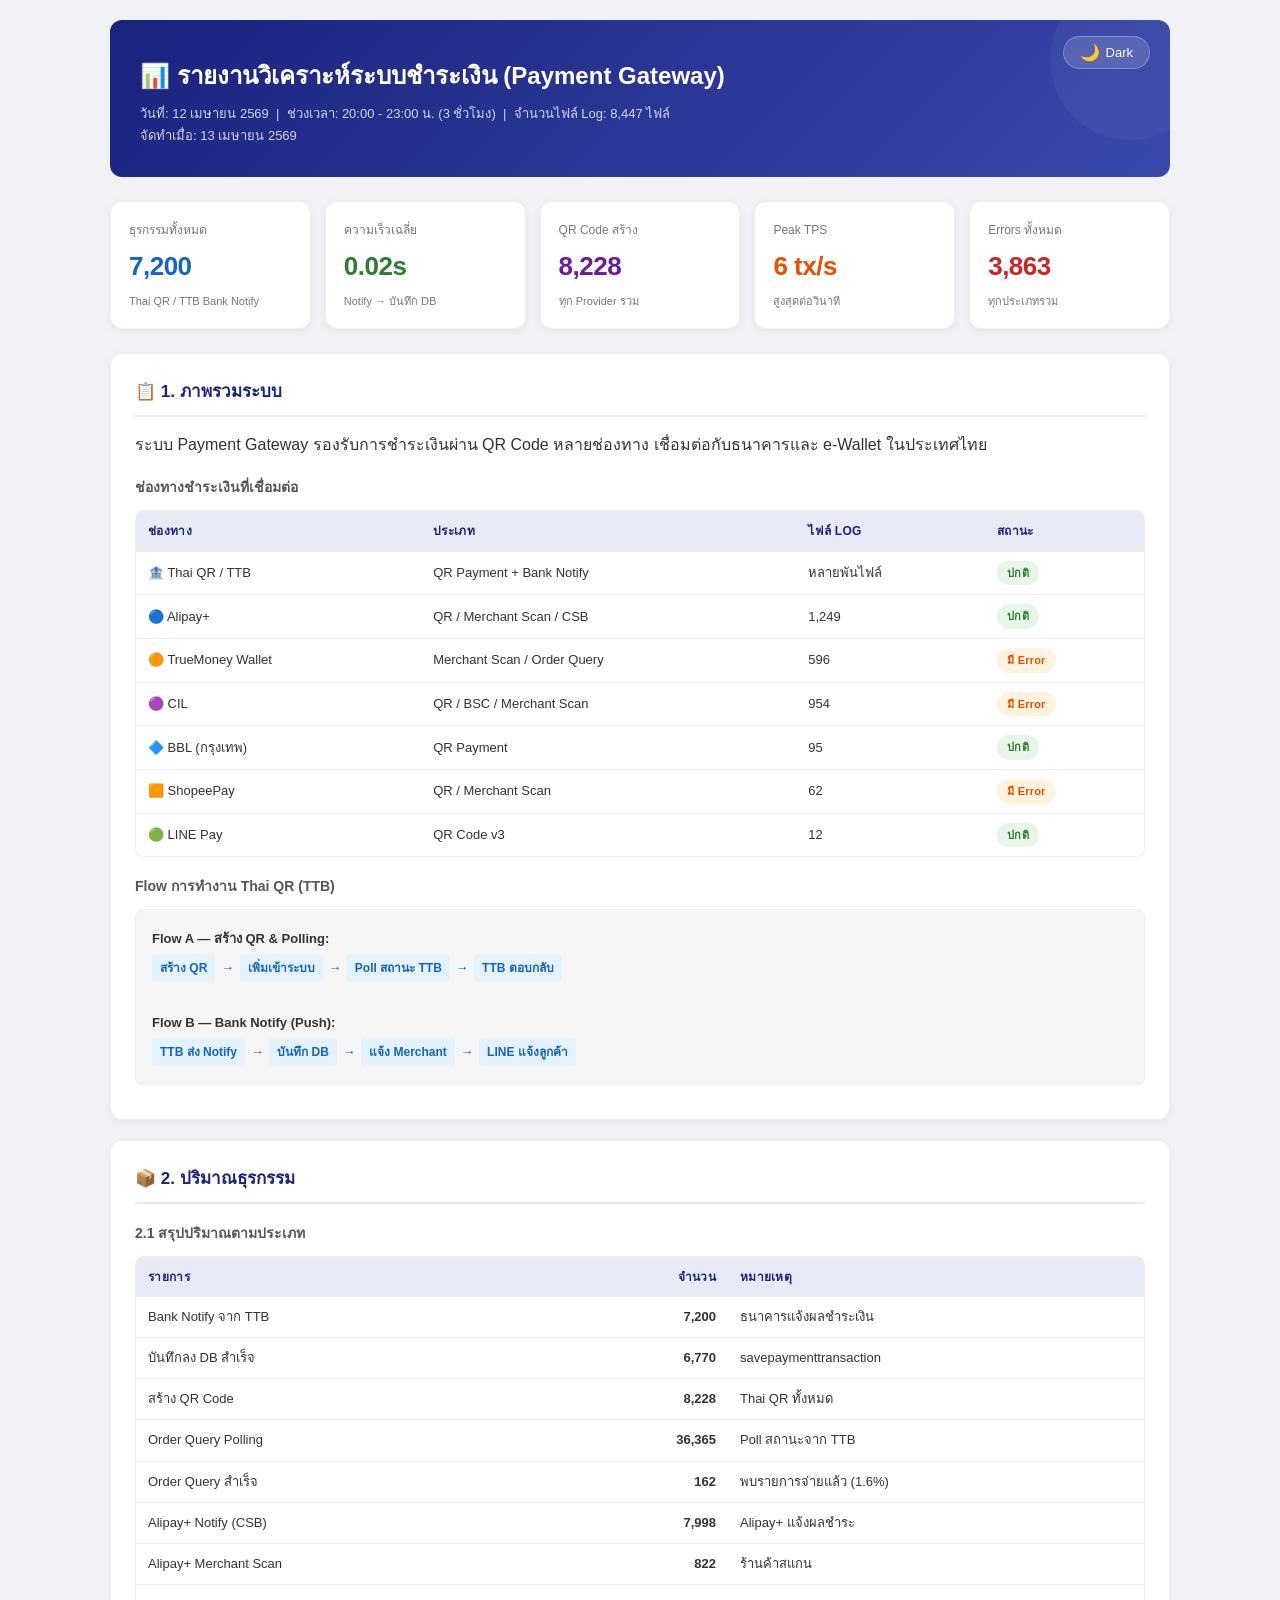
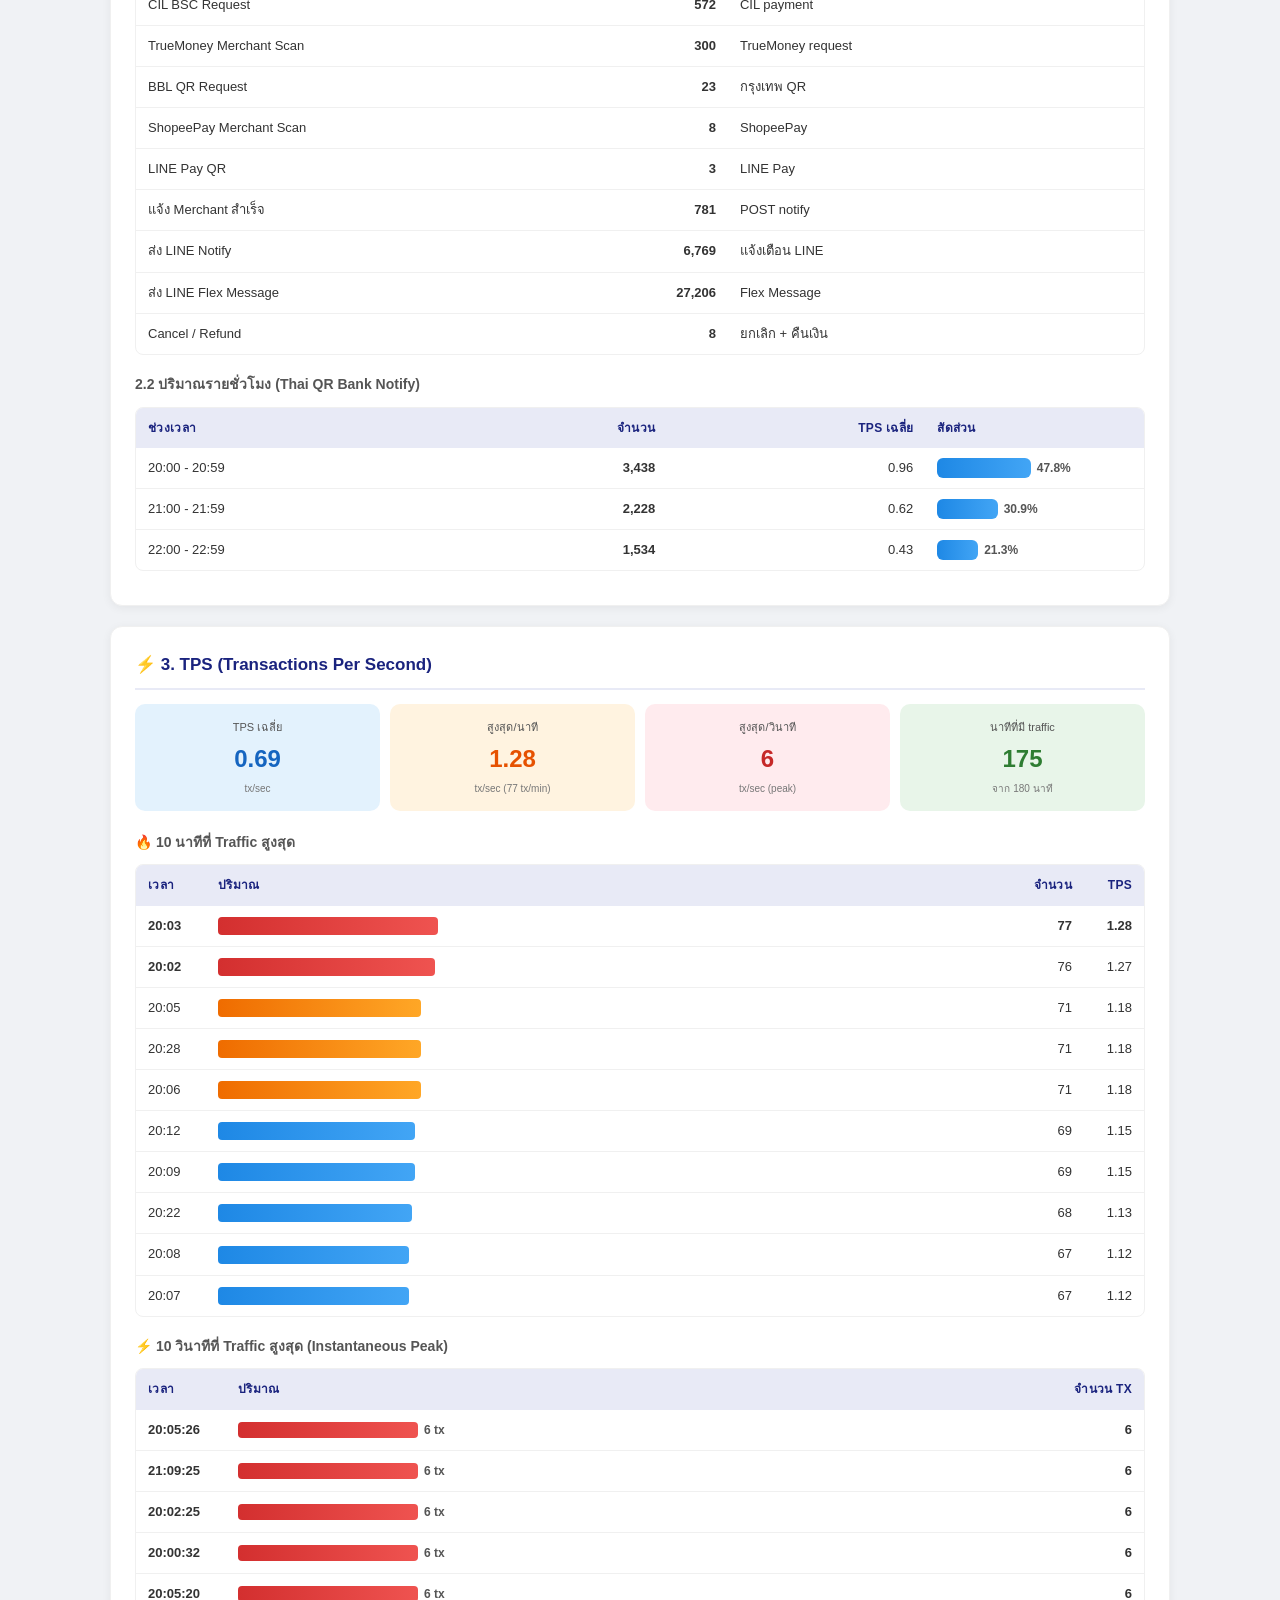
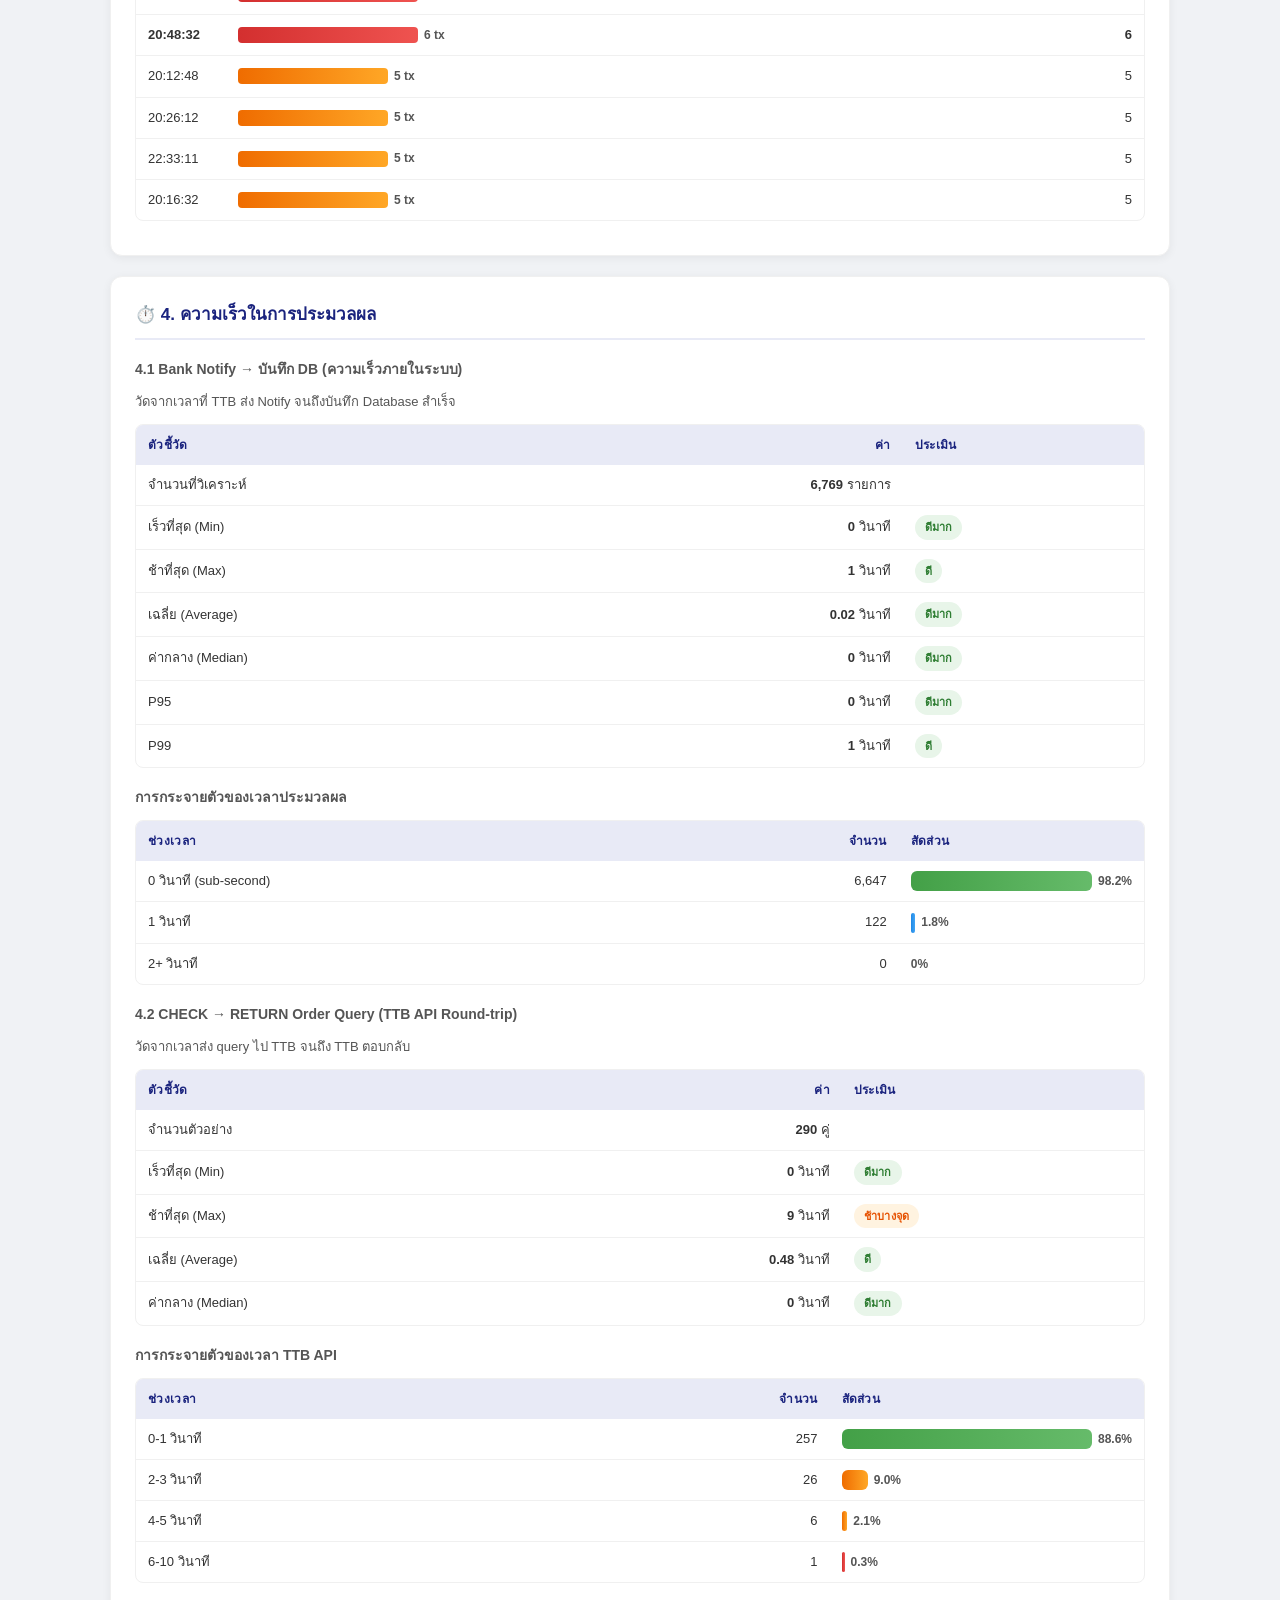
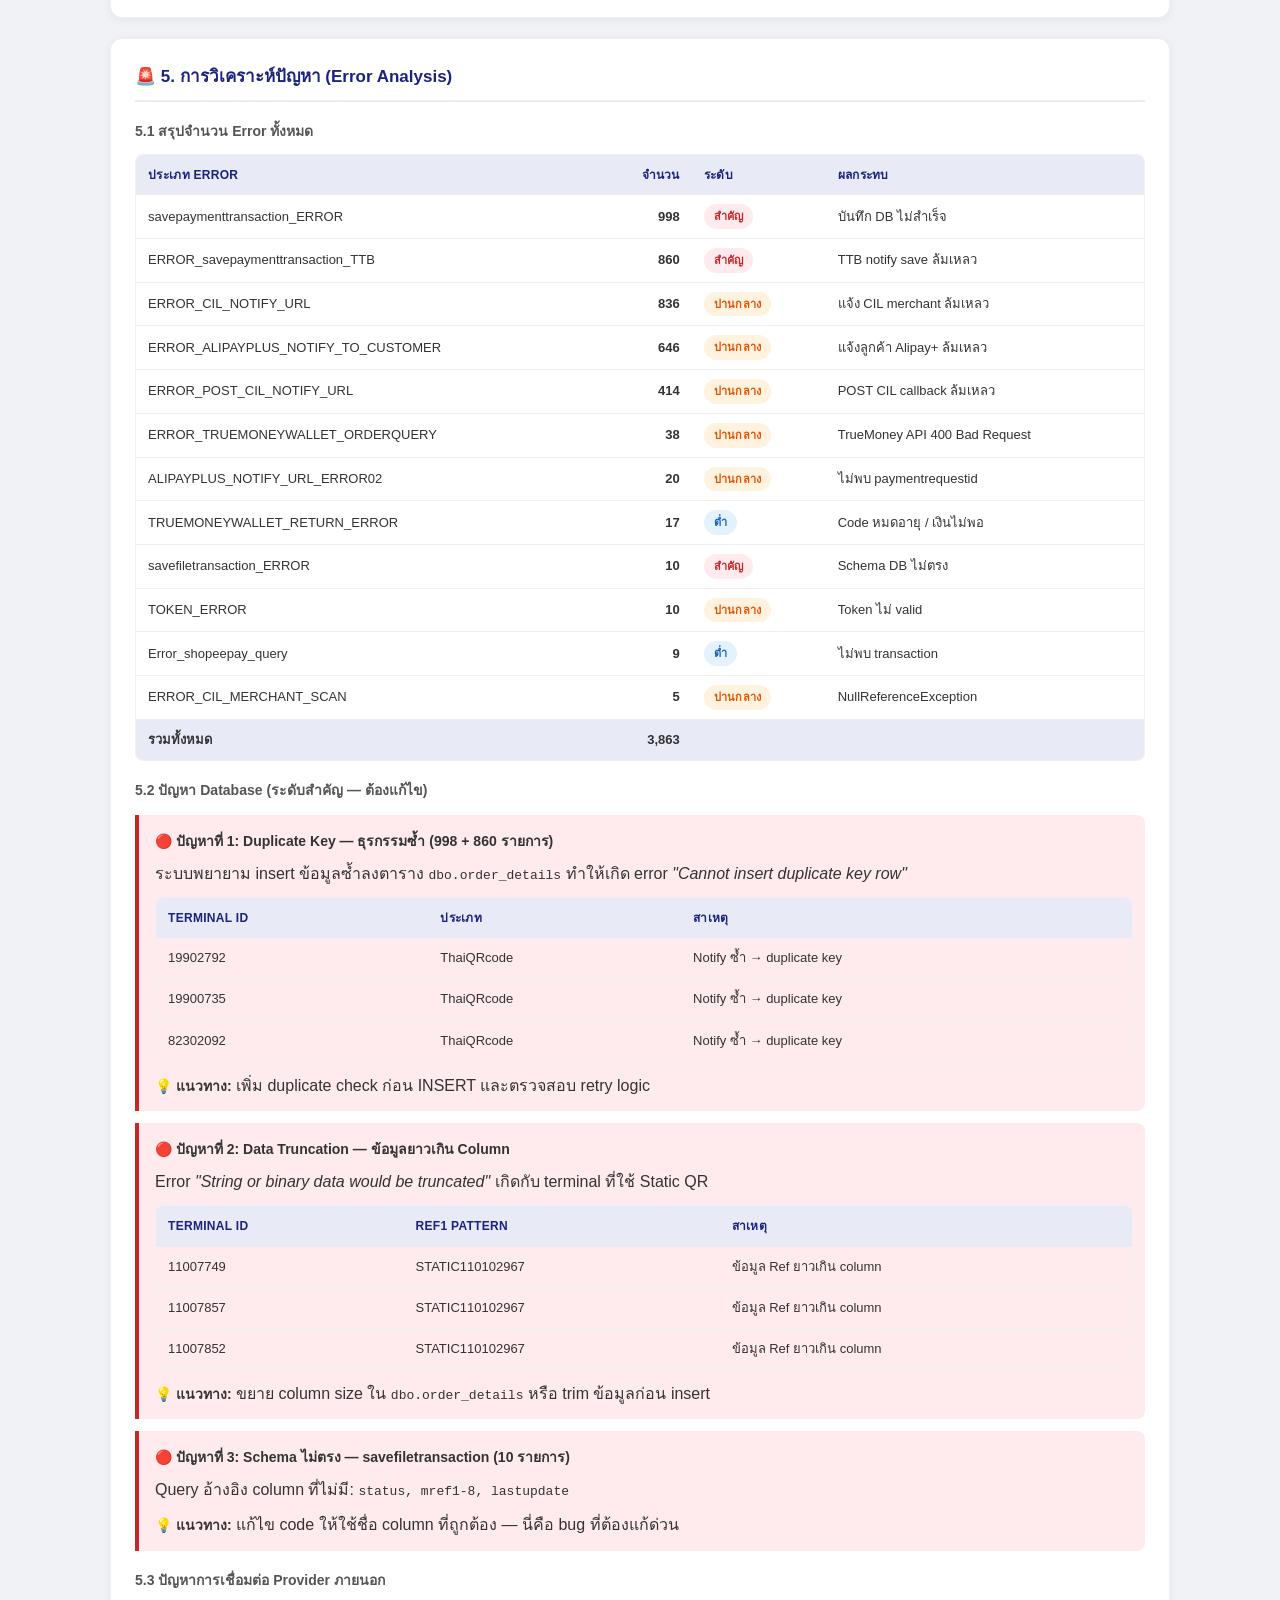
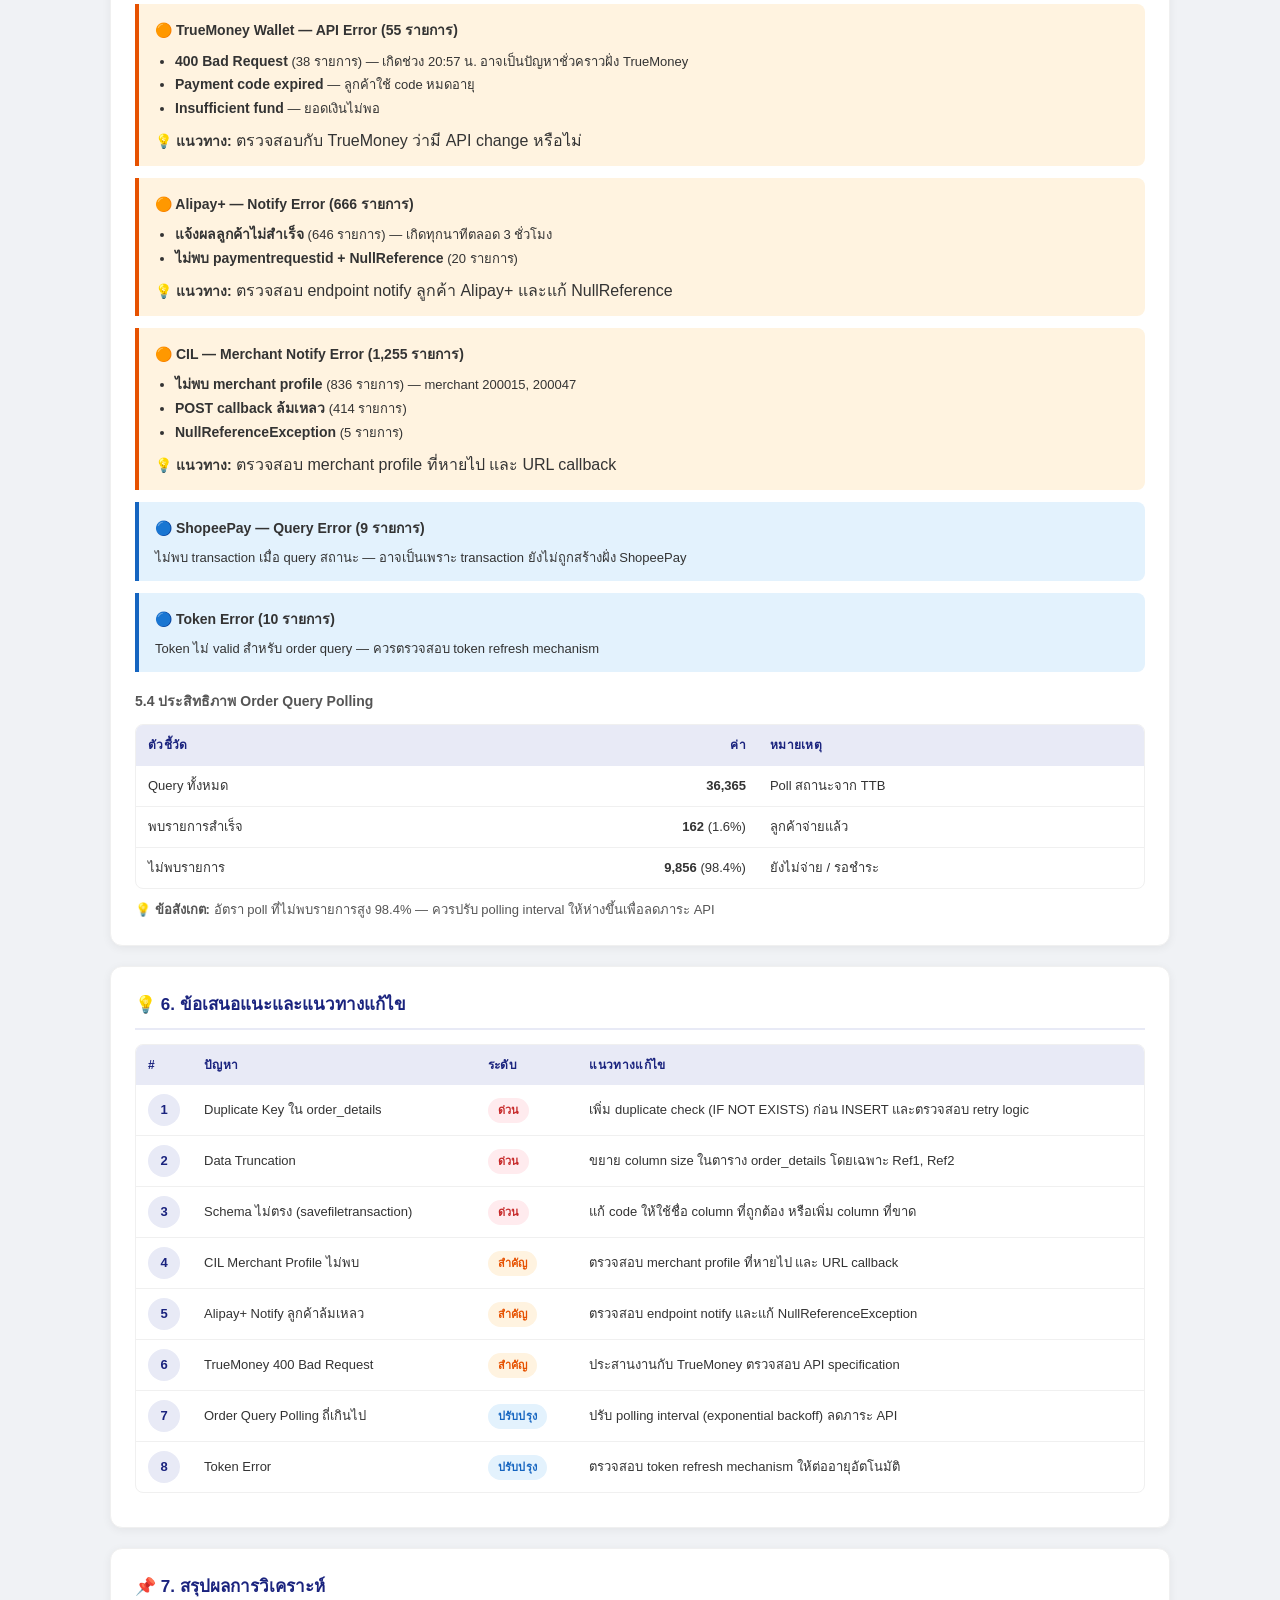
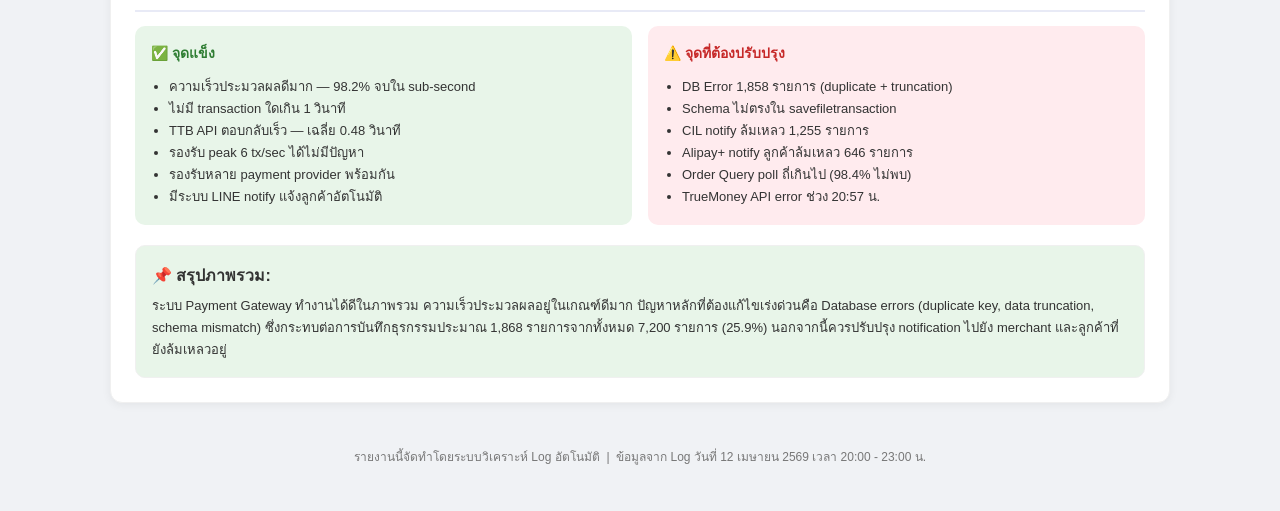
==== Payment_System_Report_20260412.html @ 3e589773 "Add files via upload" ====
﻿<!DOCTYPE html>
<html lang="th" data-theme="light">
<head>
<meta charset="UTF-8">
<meta name="viewport" content="width=device-width, initial-scale=1.0">
<title>รายงานวิเคราะห์ระบบชำระเงิน - 12 เม.ย. 2569</title>
<style>
:root {
  --bg: #f0f2f5; --bg2: #fff; --text: #333; --text2: #555; --text3: #777;
  --primary: #1a237e; --primary2: #283593; --primary-light: #e8eaf6;
  --border: #e8eaf6; --border2: #f0f0f0; --hover: #f5f5f5;
  --shadow: rgba(0,0,0,0.06); --shadow2: rgba(0,0,0,0.10);
  --green: #2e7d32; --green-bg: #e8f5e9; --blue: #1565c0; --blue-bg: #e3f2fd;
  --orange: #e65100; --orange-bg: #fff3e0; --red: #c62828; --red-bg: #ffebee;
  --purple: #6a1b9a; --card-radius: 12px; --section-radius: 12px;
  --header-grad1: #1a237e; --header-grad2: #3949ab;
  --flow-bg: #f5f5f5; --summary-bg: #e8f5e9;
}
[data-theme="dark"] {
  --bg: #121212; --bg2: #1e1e1e; --text: #e0e0e0; --text2: #bbb; --text3: #888;
  --primary: #90caf9; --primary2: #64b5f6; --primary-light: #1e2a4a;
  --border: #333; --border2: #2a2a2a; --hover: #2a2a2a;
  --shadow: rgba(0,0,0,0.3); --shadow2: rgba(0,0,0,0.5);
  --green: #66bb6a; --green-bg: #1b3a1b; --blue: #64b5f6; --blue-bg: #1a2a3a;
  --orange: #ffa726; --orange-bg: #3a2a1a; --red: #ef5350; --red-bg: #3a1a1a;
  --purple: #ce93d8; --header-grad1: #0d1b3e; --header-grad2: #1a2a5e;
  --flow-bg: #252525; --summary-bg: #1b2e1b;
}
* { margin:0; padding:0; box-sizing:border-box; }
body { font-family:-apple-system,BlinkMacSystemFont,'Segoe UI',Tahoma,sans-serif; background:var(--bg); color:var(--text); line-height:1.7; -webkit-text-size-adjust:100%; transition:background .3s,color .3s; }
.container { max-width:1100px; margin:0 auto; padding:20px; }

/* Header */
.header { background:linear-gradient(135deg,var(--header-grad1),var(--header-grad2)); color:#fff; padding:36px 30px 30px; border-radius:var(--card-radius); margin-bottom:24px; position:relative; overflow:hidden; }
.header::after { content:''; position:absolute; top:-40px; right:-40px; width:160px; height:160px; background:rgba(255,255,255,0.04); border-radius:50%; }
.header h1 { font-size:24px; margin-bottom:6px; position:relative; z-index:1; }
.header p { opacity:0.8; font-size:13px; position:relative; z-index:1; }

/* Dark mode toggle */
.theme-toggle { position:absolute; top:16px; right:20px; z-index:10; background:rgba(255,255,255,0.15); border:1px solid rgba(255,255,255,0.25); color:#fff; border-radius:24px; padding:6px 16px; font-size:13px; cursor:pointer; display:flex; align-items:center; gap:6px; transition:all .2s; backdrop-filter:blur(4px); }
.theme-toggle:hover { background:rgba(255,255,255,0.25); }
.theme-toggle .icon { font-size:16px; transition:transform .3s; }
.theme-toggle:active .icon { transform:rotate(30deg); }

/* Cards */
.summary-cards { display:grid; grid-template-columns:repeat(5,1fr); gap:14px; margin-bottom:24px; }
.card { background:var(--bg2); border-radius:var(--card-radius); padding:18px; box-shadow:0 2px 10px var(--shadow); transition:transform .2s,box-shadow .2s,background .3s; border:1px solid var(--border2); }
.card:hover { transform:translateY(-2px); box-shadow:0 6px 20px var(--shadow2); }
.card .label { font-size:12px; color:var(--text3); margin-bottom:4px; font-weight:500; }
.card .value { font-size:26px; font-weight:800; letter-spacing:-0.5px; }
.card .sub { font-size:11px; color:var(--text3); margin-top:3px; }
.card.green .value { color:var(--green); }
.card.blue .value { color:var(--blue); }
.card.orange .value { color:var(--orange); }
.card.red .value { color:var(--red); }
.card.purple .value { color:var(--purple); }

/* Sections */
.section { background:var(--bg2); border-radius:var(--section-radius); padding:24px; margin-bottom:20px; box-shadow:0 2px 10px var(--shadow); transition:background .3s; border:1px solid var(--border2); }
.section h2 { font-size:17px; color:var(--primary); margin-bottom:14px; padding-bottom:8px; border-bottom:2px solid var(--border); display:flex; align-items:center; gap:8px; }
.section h3 { font-size:14px; color:var(--text2); margin:18px 0 10px; font-weight:600; }

/* Tables */
.table-wrap { width:100%; overflow-x:auto; -webkit-overflow-scrolling:touch; margin:10px 0; border-radius:8px; border:1px solid var(--border2); }
table { width:100%; border-collapse:collapse; font-size:13px; min-width:460px; }
th { background:var(--primary-light); color:var(--primary); padding:10px 12px; text-align:left; font-weight:600; white-space:nowrap; font-size:12px; text-transform:uppercase; letter-spacing:0.3px; }
td { padding:9px 12px; border-bottom:1px solid var(--border2); transition:background .15s; }
tr:hover td { background:var(--hover); }
tr:last-child td { border-bottom:none; }

/* Badges */
.badge { display:inline-block; padding:3px 10px; border-radius:20px; font-size:11px; font-weight:700; white-space:nowrap; letter-spacing:0.2px; }
.badge-ok { background:var(--green-bg); color:var(--green); }
.badge-warn { background:var(--orange-bg); color:var(--orange); }
.badge-err { background:var(--red-bg); color:var(--red); }
.badge-info { background:var(--blue-bg); color:var(--blue); }

/* Bars */
.bar-container { display:flex; align-items:center; gap:6px; }
.bar { height:20px; border-radius:6px; min-width:3px; transition:width .5s ease; }
.bar-green { background:linear-gradient(90deg,#43a047,#66bb6a); }
.bar-blue { background:linear-gradient(90deg,#1e88e5,#42a5f5); }
.bar-orange { background:linear-gradient(90deg,#ef6c00,#ffa726); }
.bar-red { background:linear-gradient(90deg,#d32f2f,#ef5350); }
.bar-pct { font-size:12px; font-weight:600; color:var(--text2); white-space:nowrap; }

/* Flow box */
.flow-box { background:var(--flow-bg); border-radius:8px; padding:16px; margin:10px 0; font-size:13px; line-height:2; word-break:break-word; border:1px solid var(--border2); transition:background .3s; }
.flow-box .arrow { color:var(--blue); font-weight:bold; margin:0 2px; }
.flow-box .step { display:inline-block; background:var(--blue-bg); color:var(--blue); padding:2px 8px; border-radius:4px; font-size:12px; font-weight:600; margin:2px 0; }

/* Severity */
.severity-critical { border-left:4px solid var(--red); padding:12px 12px 12px 16px; margin:12px 0; background:var(--red-bg); border-radius:0 8px 8px 0; transition:background .3s; }
.severity-warning { border-left:4px solid var(--orange); padding:12px 12px 12px 16px; margin:12px 0; background:var(--orange-bg); border-radius:0 8px 8px 0; transition:background .3s; }
.severity-info { border-left:4px solid var(--blue); padding:12px 12px 12px 16px; margin:12px 0; background:var(--blue-bg); border-radius:0 8px 8px 0; transition:background .3s; }
.severity-critical strong, .severity-warning strong, .severity-info strong { font-size:14px; }

/* Layout */
.two-col { display:grid; grid-template-columns:1fr 1fr; gap:16px; }
.footer { text-align:center; color:var(--text3); font-size:12px; padding:24px 20px; }
.footer a { color:var(--primary); text-decoration:none; }

/* Stat highlight */
.stat-row { display:flex; justify-content:space-between; padding:8px 0; border-bottom:1px solid var(--border2); }
.stat-row:last-child { border-bottom:none; }
.stat-label { color:var(--text2); font-size:13px; }
.stat-value { font-weight:700; font-size:14px; }

/* Recommendation table */
.rec-num { width:32px; height:32px; border-radius:50%; background:var(--primary-light); color:var(--primary); display:flex; align-items:center; justify-content:center; font-weight:700; font-size:13px; flex-shrink:0; }

/* Mobile <=480 */
@media(max-width:480px){
  .container{padding:10px;}
  .header{padding:20px 16px 18px;border-radius:10px;margin-bottom:16px;}
  .header h1{font-size:16px;}
  .header p{font-size:11px;}
  .theme-toggle{top:12px;right:12px;padding:5px 12px;font-size:12px;}
  .summary-cards{grid-template-columns:repeat(2,1fr);gap:8px;margin-bottom:16px;}
  .card{padding:12px;}
  .card .value{font-size:20px;}
  .card .label{font-size:10px;}
  .card .sub{font-size:9px;}
  .section{padding:14px 12px;margin-bottom:14px;border-radius:10px;}
  .section h2{font-size:15px;margin-bottom:10px;}
  .section h3{font-size:13px;}
  table{font-size:12px;min-width:380px;}
  th{padding:8px;font-size:11px;}
  td{padding:7px 8px;}
  .flow-box{font-size:12px;padding:12px;}
  .two-col{grid-template-columns:1fr;gap:10px;}
  .bar{max-width:100px;}
  .severity-critical,.severity-warning,.severity-info{padding:10px 10px 10px 12px;margin:8px 0;}
  .tps-grid{grid-template-columns:repeat(2,1fr) !important;gap:8px !important;}
  .tps-card{padding:10px !important;}
  .tps-card .tps-val{font-size:20px !important;}
}
/* Tablet 481-768 */
@media(min-width:481px)and(max-width:768px){
  .container{padding:14px;}
  .header{padding:28px 20px;}
  .header h1{font-size:20px;}
  .summary-cards{grid-template-columns:repeat(3,1fr);gap:10px;}
  .card .value{font-size:22px;}
  .section{padding:20px 16px;}
  .two-col{grid-template-columns:1fr;}
  .bar{max-width:140px;}
}
</style>
</head>
<body>
<div class="container">

<div class="header">
  <button class="theme-toggle" onclick="toggleTheme()">
    <span class="icon" id="themeIcon">🌙</span>
    <span id="themeLabel">Dark</span>
  </button>
  <h1>📊 รายงานวิเคราะห์ระบบชำระเงิน (Payment Gateway)</h1>
  <p>วันที่: 12 เมษายน 2569 &nbsp;|&nbsp; ช่วงเวลา: 20:00 - 23:00 น. (3 ชั่วโมง) &nbsp;|&nbsp; จำนวนไฟล์ Log: 8,447 ไฟล์</p>
  <p>จัดทำเมื่อ: 13 เมษายน 2569</p>
</div>

<div class="summary-cards">
  <div class="card blue">
    <div class="label">ธุรกรรมทั้งหมด</div>
    <div class="value">7,200</div>
    <div class="sub">Thai QR / TTB Bank Notify</div>
  </div>
  <div class="card green">
    <div class="label">ความเร็วเฉลี่ย</div>
    <div class="value">0.02s</div>
    <div class="sub">Notify → บันทึก DB</div>
  </div>
  <div class="card purple">
    <div class="label">QR Code สร้าง</div>
    <div class="value">8,228</div>
    <div class="sub">ทุก Provider รวม</div>
  </div>
  <div class="card orange">
    <div class="label">Peak TPS</div>
    <div class="value">6 tx/s</div>
    <div class="sub">สูงสุดต่อวินาที</div>
  </div>
  <div class="card red">
    <div class="label">Errors ทั้งหมด</div>
    <div class="value">3,863</div>
    <div class="sub">ทุกประเภทรวม</div>
  </div>
</div>

<!-- ==================== SECTION 1 ==================== -->
<div class="section">
  <h2>📋 1. ภาพรวมระบบ</h2>
  <p style="margin-bottom:12px;">ระบบ Payment Gateway รองรับการชำระเงินผ่าน QR Code หลายช่องทาง เชื่อมต่อกับธนาคารและ e-Wallet ในประเทศไทย</p>

  <h3>ช่องทางชำระเงินที่เชื่อมต่อ</h3>
  <div class="table-wrap">
  <table>
    <tr><th>ช่องทาง</th><th>ประเภท</th><th>ไฟล์ Log</th><th>สถานะ</th></tr>
    <tr><td>🏦 Thai QR / TTB</td><td>QR Payment + Bank Notify</td><td>หลายพันไฟล์</td><td><span class="badge badge-ok">ปกติ</span></td></tr>
    <tr><td>🔵 Alipay+</td><td>QR / Merchant Scan / CSB</td><td>1,249</td><td><span class="badge badge-ok">ปกติ</span></td></tr>
    <tr><td>🟠 TrueMoney Wallet</td><td>Merchant Scan / Order Query</td><td>596</td><td><span class="badge badge-warn">มี Error</span></td></tr>
    <tr><td>🟣 CIL</td><td>QR / BSC / Merchant Scan</td><td>954</td><td><span class="badge badge-warn">มี Error</span></td></tr>
    <tr><td>🔷 BBL (กรุงเทพ)</td><td>QR Payment</td><td>95</td><td><span class="badge badge-ok">ปกติ</span></td></tr>
    <tr><td>🟧 ShopeePay</td><td>QR / Merchant Scan</td><td>62</td><td><span class="badge badge-warn">มี Error</span></td></tr>
    <tr><td>🟢 LINE Pay</td><td>QR Code v3</td><td>12</td><td><span class="badge badge-ok">ปกติ</span></td></tr>
  </table>
  </div>

  <h3>Flow การทำงาน Thai QR (TTB)</h3>
  <div class="flow-box">
    <strong>Flow A — สร้าง QR &amp; Polling:</strong><br>
    <span class="step">สร้าง QR</span> <span class="arrow">→</span>
    <span class="step">เพิ่มเข้าระบบ</span> <span class="arrow">→</span>
    <span class="step">Poll สถานะ TTB</span> <span class="arrow">→</span>
    <span class="step">TTB ตอบกลับ</span><br><br>
    <strong>Flow B — Bank Notify (Push):</strong><br>
    <span class="step">TTB ส่ง Notify</span> <span class="arrow">→</span>
    <span class="step">บันทึก DB</span> <span class="arrow">→</span>
    <span class="step">แจ้ง Merchant</span> <span class="arrow">→</span>
    <span class="step">LINE แจ้งลูกค้า</span>
  </div>
</div>

<!-- ==================== SECTION 2 ==================== -->
<div class="section">
  <h2>📦 2. ปริมาณธุรกรรม</h2>

  <h3>2.1 สรุปปริมาณตามประเภท</h3>
  <div class="table-wrap">
  <table>
    <tr><th>รายการ</th><th style="text-align:right">จำนวน</th><th>หมายเหตุ</th></tr>
    <tr><td>Bank Notify จาก TTB</td><td style="text-align:right"><strong>7,200</strong></td><td>ธนาคารแจ้งผลชำระเงิน</td></tr>
    <tr><td>บันทึกลง DB สำเร็จ</td><td style="text-align:right"><strong>6,770</strong></td><td>savepaymenttransaction</td></tr>
    <tr><td>สร้าง QR Code</td><td style="text-align:right"><strong>8,228</strong></td><td>Thai QR ทั้งหมด</td></tr>
    <tr><td>Order Query Polling</td><td style="text-align:right"><strong>36,365</strong></td><td>Poll สถานะจาก TTB</td></tr>
    <tr><td>Order Query สำเร็จ</td><td style="text-align:right"><strong>162</strong></td><td>พบรายการจ่ายแล้ว (1.6%)</td></tr>
    <tr><td>Alipay+ Notify (CSB)</td><td style="text-align:right"><strong>7,998</strong></td><td>Alipay+ แจ้งผลชำระ</td></tr>
    <tr><td>Alipay+ Merchant Scan</td><td style="text-align:right"><strong>822</strong></td><td>ร้านค้าสแกน</td></tr>
    <tr><td>CIL BSC Request</td><td style="text-align:right"><strong>572</strong></td><td>CIL payment</td></tr>
    <tr><td>TrueMoney Merchant Scan</td><td style="text-align:right"><strong>300</strong></td><td>TrueMoney request</td></tr>
    <tr><td>BBL QR Request</td><td style="text-align:right"><strong>23</strong></td><td>กรุงเทพ QR</td></tr>
    <tr><td>ShopeePay Merchant Scan</td><td style="text-align:right"><strong>8</strong></td><td>ShopeePay</td></tr>
    <tr><td>LINE Pay QR</td><td style="text-align:right"><strong>3</strong></td><td>LINE Pay</td></tr>
    <tr><td>แจ้ง Merchant สำเร็จ</td><td style="text-align:right"><strong>781</strong></td><td>POST notify</td></tr>
    <tr><td>ส่ง LINE Notify</td><td style="text-align:right"><strong>6,769</strong></td><td>แจ้งเตือน LINE</td></tr>
    <tr><td>ส่ง LINE Flex Message</td><td style="text-align:right"><strong>27,206</strong></td><td>Flex Message</td></tr>
    <tr><td>Cancel / Refund</td><td style="text-align:right"><strong>8</strong></td><td>ยกเลิก + คืนเงิน</td></tr>
  </table>
  </div>

  <h3>2.2 ปริมาณรายชั่วโมง (Thai QR Bank Notify)</h3>
  <div class="table-wrap">
  <table>
    <tr><th>ช่วงเวลา</th><th style="text-align:right">จำนวน</th><th style="text-align:right">TPS เฉลี่ย</th><th>สัดส่วน</th></tr>
    <tr><td>20:00 - 20:59</td><td style="text-align:right"><strong>3,438</strong></td><td style="text-align:right">0.96</td><td><div class="bar-container"><div class="bar bar-blue" style="width:48%"></div><span class="bar-pct">47.8%</span></div></td></tr>
    <tr><td>21:00 - 21:59</td><td style="text-align:right"><strong>2,228</strong></td><td style="text-align:right">0.62</td><td><div class="bar-container"><div class="bar bar-blue" style="width:31%"></div><span class="bar-pct">30.9%</span></div></td></tr>
    <tr><td>22:00 - 22:59</td><td style="text-align:right"><strong>1,534</strong></td><td style="text-align:right">0.43</td><td><div class="bar-container"><div class="bar bar-blue" style="width:21%"></div><span class="bar-pct">21.3%</span></div></td></tr>
  </table>
  </div>
</div>

<!-- ==================== SECTION 3: TPS ==================== -->
<div class="section">
  <h2>⚡ 3. TPS (Transactions Per Second)</h2>

  <!-- TPS Summary Cards -->
  <div class="tps-grid" style="display:grid;grid-template-columns:repeat(4,1fr);gap:10px;margin-bottom:20px;">
    <div class="tps-card" style="background:var(--blue-bg);border-radius:10px;padding:14px;text-align:center;transition:background .3s;">
      <div style="font-size:11px;color:var(--text2);margin-bottom:2px;">TPS เฉลี่ย</div>
      <div class="tps-val" style="font-size:24px;font-weight:800;color:var(--blue);">0.69</div>
      <div style="font-size:10px;color:var(--text3);">tx/sec</div>
    </div>
    <div class="tps-card" style="background:var(--orange-bg);border-radius:10px;padding:14px;text-align:center;transition:background .3s;">
      <div style="font-size:11px;color:var(--text2);margin-bottom:2px;">สูงสุด/นาที</div>
      <div class="tps-val" style="font-size:24px;font-weight:800;color:var(--orange);">1.28</div>
      <div style="font-size:10px;color:var(--text3);">tx/sec (77 tx/min)</div>
    </div>
    <div class="tps-card" style="background:var(--red-bg);border-radius:10px;padding:14px;text-align:center;transition:background .3s;">
      <div style="font-size:11px;color:var(--text2);margin-bottom:2px;">สูงสุด/วินาที</div>
      <div class="tps-val" style="font-size:24px;font-weight:800;color:var(--red);">6</div>
      <div style="font-size:10px;color:var(--text3);">tx/sec (peak)</div>
    </div>
    <div class="tps-card" style="background:var(--green-bg);border-radius:10px;padding:14px;text-align:center;transition:background .3s;">
      <div style="font-size:11px;color:var(--text2);margin-bottom:2px;">นาทีที่มี traffic</div>
      <div class="tps-val" style="font-size:24px;font-weight:800;color:var(--green);">175</div>
      <div style="font-size:10px;color:var(--text3);">จาก 180 นาที</div>
    </div>
  </div>

  <!-- Top 10 Minutes -->
  <h3>🔥 10 นาทีที่ Traffic สูงสุด</h3>
  <div class="table-wrap">
  <table>
    <tr><th style="width:70px">เวลา</th><th>ปริมาณ</th><th style="text-align:right;width:70px">จำนวน</th><th style="text-align:right;width:60px">TPS</th></tr>
    <tr><td><strong>20:03</strong></td><td><div class="bar-container"><div class="bar bar-red" style="width:100%;max-width:220px;height:18px;border-radius:4px;"></div></div></td><td style="text-align:right"><strong>77</strong></td><td style="text-align:right"><strong>1.28</strong></td></tr>
    <tr><td><strong>20:02</strong></td><td><div class="bar-container"><div class="bar bar-red" style="width:99%;max-width:217px;height:18px;border-radius:4px;"></div></div></td><td style="text-align:right">76</td><td style="text-align:right">1.27</td></tr>
    <tr><td>20:05</td><td><div class="bar-container"><div class="bar bar-orange" style="width:92%;max-width:203px;height:18px;border-radius:4px;"></div></div></td><td style="text-align:right">71</td><td style="text-align:right">1.18</td></tr>
    <tr><td>20:28</td><td><div class="bar-container"><div class="bar bar-orange" style="width:92%;max-width:203px;height:18px;border-radius:4px;"></div></div></td><td style="text-align:right">71</td><td style="text-align:right">1.18</td></tr>
    <tr><td>20:06</td><td><div class="bar-container"><div class="bar bar-orange" style="width:92%;max-width:203px;height:18px;border-radius:4px;"></div></div></td><td style="text-align:right">71</td><td style="text-align:right">1.18</td></tr>
    <tr><td>20:12</td><td><div class="bar-container"><div class="bar bar-blue" style="width:90%;max-width:197px;height:18px;border-radius:4px;"></div></div></td><td style="text-align:right">69</td><td style="text-align:right">1.15</td></tr>
    <tr><td>20:09</td><td><div class="bar-container"><div class="bar bar-blue" style="width:90%;max-width:197px;height:18px;border-radius:4px;"></div></div></td><td style="text-align:right">69</td><td style="text-align:right">1.15</td></tr>
    <tr><td>20:22</td><td><div class="bar-container"><div class="bar bar-blue" style="width:88%;max-width:194px;height:18px;border-radius:4px;"></div></div></td><td style="text-align:right">68</td><td style="text-align:right">1.13</td></tr>
    <tr><td>20:08</td><td><div class="bar-container"><div class="bar bar-blue" style="width:87%;max-width:191px;height:18px;border-radius:4px;"></div></div></td><td style="text-align:right">67</td><td style="text-align:right">1.12</td></tr>
    <tr><td>20:07</td><td><div class="bar-container"><div class="bar bar-blue" style="width:87%;max-width:191px;height:18px;border-radius:4px;"></div></div></td><td style="text-align:right">67</td><td style="text-align:right">1.12</td></tr>
  </table>
  </div>

  <!-- Top 10 Seconds -->
  <h3>⚡ 10 วินาทีที่ Traffic สูงสุด (Instantaneous Peak)</h3>
  <div class="table-wrap">
  <table>
    <tr><th style="width:90px">เวลา</th><th>ปริมาณ</th><th style="text-align:right;width:80px">จำนวน tx</th></tr>
    <tr><td><strong>20:05:26</strong></td><td><div class="bar-container"><div class="bar bar-red" style="width:100%;max-width:180px;height:16px;border-radius:4px;"></div><span class="bar-pct">6 tx</span></div></td><td style="text-align:right"><strong>6</strong></td></tr>
    <tr><td><strong>21:09:25</strong></td><td><div class="bar-container"><div class="bar bar-red" style="width:100%;max-width:180px;height:16px;border-radius:4px;"></div><span class="bar-pct">6 tx</span></div></td><td style="text-align:right"><strong>6</strong></td></tr>
    <tr><td><strong>20:02:25</strong></td><td><div class="bar-container"><div class="bar bar-red" style="width:100%;max-width:180px;height:16px;border-radius:4px;"></div><span class="bar-pct">6 tx</span></div></td><td style="text-align:right"><strong>6</strong></td></tr>
    <tr><td><strong>20:00:32</strong></td><td><div class="bar-container"><div class="bar bar-red" style="width:100%;max-width:180px;height:16px;border-radius:4px;"></div><span class="bar-pct">6 tx</span></div></td><td style="text-align:right"><strong>6</strong></td></tr>
    <tr><td><strong>20:05:20</strong></td><td><div class="bar-container"><div class="bar bar-red" style="width:100%;max-width:180px;height:16px;border-radius:4px;"></div><span class="bar-pct">6 tx</span></div></td><td style="text-align:right"><strong>6</strong></td></tr>
    <tr><td><strong>20:48:32</strong></td><td><div class="bar-container"><div class="bar bar-red" style="width:100%;max-width:180px;height:16px;border-radius:4px;"></div><span class="bar-pct">6 tx</span></div></td><td style="text-align:right"><strong>6</strong></td></tr>
    <tr><td>20:12:48</td><td><div class="bar-container"><div class="bar bar-orange" style="width:83%;max-width:150px;height:16px;border-radius:4px;"></div><span class="bar-pct">5 tx</span></div></td><td style="text-align:right">5</td></tr>
    <tr><td>20:26:12</td><td><div class="bar-container"><div class="bar bar-orange" style="width:83%;max-width:150px;height:16px;border-radius:4px;"></div><span class="bar-pct">5 tx</span></div></td><td style="text-align:right">5</td></tr>
    <tr><td>22:33:11</td><td><div class="bar-container"><div class="bar bar-orange" style="width:83%;max-width:150px;height:16px;border-radius:4px;"></div><span class="bar-pct">5 tx</span></div></td><td style="text-align:right">5</td></tr>
    <tr><td>20:16:32</td><td><div class="bar-container"><div class="bar bar-orange" style="width:83%;max-width:150px;height:16px;border-radius:4px;"></div><span class="bar-pct">5 tx</span></div></td><td style="text-align:right">5</td></tr>
  </table>
  </div>
</div>

<!-- ==================== SECTION 4: RESPONSE TIME ==================== -->
<div class="section">
  <h2>⏱️ 4. ความเร็วในการประมวลผล</h2>

  <h3>4.1 Bank Notify → บันทึก DB (ความเร็วภายในระบบ)</h3>
  <p style="font-size:13px;color:var(--text2);margin-bottom:10px;">วัดจากเวลาที่ TTB ส่ง Notify จนถึงบันทึก Database สำเร็จ</p>

  <div class="table-wrap">
  <table>
    <tr><th>ตัวชี้วัด</th><th style="text-align:right">ค่า</th><th>ประเมิน</th></tr>
    <tr><td>จำนวนที่วิเคราะห์</td><td style="text-align:right"><strong>6,769</strong> รายการ</td><td></td></tr>
    <tr><td>เร็วที่สุด (Min)</td><td style="text-align:right"><strong>0</strong> วินาที</td><td><span class="badge badge-ok">ดีมาก</span></td></tr>
    <tr><td>ช้าที่สุด (Max)</td><td style="text-align:right"><strong>1</strong> วินาที</td><td><span class="badge badge-ok">ดี</span></td></tr>
    <tr><td>เฉลี่ย (Average)</td><td style="text-align:right"><strong>0.02</strong> วินาที</td><td><span class="badge badge-ok">ดีมาก</span></td></tr>
    <tr><td>ค่ากลาง (Median)</td><td style="text-align:right"><strong>0</strong> วินาที</td><td><span class="badge badge-ok">ดีมาก</span></td></tr>
    <tr><td>P95</td><td style="text-align:right"><strong>0</strong> วินาที</td><td><span class="badge badge-ok">ดีมาก</span></td></tr>
    <tr><td>P99</td><td style="text-align:right"><strong>1</strong> วินาที</td><td><span class="badge badge-ok">ดี</span></td></tr>
  </table>
  </div>

  <h3>การกระจายตัวของเวลาประมวลผล</h3>
  <div class="table-wrap">
  <table>
    <tr><th>ช่วงเวลา</th><th style="text-align:right">จำนวน</th><th>สัดส่วน</th></tr>
    <tr><td>0 วินาที (sub-second)</td><td style="text-align:right">6,647</td><td><div class="bar-container"><div class="bar bar-green" style="width:98%"></div><span class="bar-pct">98.2%</span></div></td></tr>
    <tr><td>1 วินาที</td><td style="text-align:right">122</td><td><div class="bar-container"><div class="bar bar-blue" style="width:2%"></div><span class="bar-pct">1.8%</span></div></td></tr>
    <tr><td>2+ วินาที</td><td style="text-align:right">0</td><td><span class="bar-pct">0%</span></td></tr>
  </table>
  </div>

  <h3>4.2 CHECK → RETURN Order Query (TTB API Round-trip)</h3>
  <p style="font-size:13px;color:var(--text2);margin-bottom:10px;">วัดจากเวลาส่ง query ไป TTB จนถึง TTB ตอบกลับ</p>

  <div class="table-wrap">
  <table>
    <tr><th>ตัวชี้วัด</th><th style="text-align:right">ค่า</th><th>ประเมิน</th></tr>
    <tr><td>จำนวนตัวอย่าง</td><td style="text-align:right"><strong>290</strong> คู่</td><td></td></tr>
    <tr><td>เร็วที่สุด (Min)</td><td style="text-align:right"><strong>0</strong> วินาที</td><td><span class="badge badge-ok">ดีมาก</span></td></tr>
    <tr><td>ช้าที่สุด (Max)</td><td style="text-align:right"><strong>9</strong> วินาที</td><td><span class="badge badge-warn">ช้าบางจุด</span></td></tr>
    <tr><td>เฉลี่ย (Average)</td><td style="text-align:right"><strong>0.48</strong> วินาที</td><td><span class="badge badge-ok">ดี</span></td></tr>
    <tr><td>ค่ากลาง (Median)</td><td style="text-align:right"><strong>0</strong> วินาที</td><td><span class="badge badge-ok">ดีมาก</span></td></tr>
  </table>
  </div>

  <h3>การกระจายตัวของเวลา TTB API</h3>
  <div class="table-wrap">
  <table>
    <tr><th>ช่วงเวลา</th><th style="text-align:right">จำนวน</th><th>สัดส่วน</th></tr>
    <tr><td>0-1 วินาที</td><td style="text-align:right">257</td><td><div class="bar-container"><div class="bar bar-green" style="width:89%"></div><span class="bar-pct">88.6%</span></div></td></tr>
    <tr><td>2-3 วินาที</td><td style="text-align:right">26</td><td><div class="bar-container"><div class="bar bar-orange" style="width:9%"></div><span class="bar-pct">9.0%</span></div></td></tr>
    <tr><td>4-5 วินาที</td><td style="text-align:right">6</td><td><div class="bar-container"><div class="bar bar-orange" style="width:2%"></div><span class="bar-pct">2.1%</span></div></td></tr>
    <tr><td>6-10 วินาที</td><td style="text-align:right">1</td><td><div class="bar-container"><div class="bar bar-red" style="width:1%"></div><span class="bar-pct">0.3%</span></div></td></tr>
  </table>
  </div>
</div>

<!-- ==================== SECTION 5: ERRORS ==================== -->
<div class="section">
  <h2>🚨 5. การวิเคราะห์ปัญหา (Error Analysis)</h2>

  <h3>5.1 สรุปจำนวน Error ทั้งหมด</h3>
  <div class="table-wrap">
  <table>
    <tr><th>ประเภท Error</th><th style="text-align:right">จำนวน</th><th>ระดับ</th><th>ผลกระทบ</th></tr>
    <tr><td>savepaymenttransaction_ERROR</td><td style="text-align:right"><strong>998</strong></td><td><span class="badge badge-err">สำคัญ</span></td><td>บันทึก DB ไม่สำเร็จ</td></tr>
    <tr><td>ERROR_savepaymenttransaction_TTB</td><td style="text-align:right"><strong>860</strong></td><td><span class="badge badge-err">สำคัญ</span></td><td>TTB notify save ล้มเหลว</td></tr>
    <tr><td>ERROR_CIL_NOTIFY_URL</td><td style="text-align:right"><strong>836</strong></td><td><span class="badge badge-warn">ปานกลาง</span></td><td>แจ้ง CIL merchant ล้มเหลว</td></tr>
    <tr><td>ERROR_ALIPAYPLUS_NOTIFY_TO_CUSTOMER</td><td style="text-align:right"><strong>646</strong></td><td><span class="badge badge-warn">ปานกลาง</span></td><td>แจ้งลูกค้า Alipay+ ล้มเหลว</td></tr>
    <tr><td>ERROR_POST_CIL_NOTIFY_URL</td><td style="text-align:right"><strong>414</strong></td><td><span class="badge badge-warn">ปานกลาง</span></td><td>POST CIL callback ล้มเหลว</td></tr>
    <tr><td>ERROR_TRUEMONEYWALLET_ORDERQUERY</td><td style="text-align:right"><strong>38</strong></td><td><span class="badge badge-warn">ปานกลาง</span></td><td>TrueMoney API 400 Bad Request</td></tr>
    <tr><td>ALIPAYPLUS_NOTIFY_URL_ERROR02</td><td style="text-align:right"><strong>20</strong></td><td><span class="badge badge-warn">ปานกลาง</span></td><td>ไม่พบ paymentrequestid</td></tr>
    <tr><td>TRUEMONEYWALLET_RETURN_ERROR</td><td style="text-align:right"><strong>17</strong></td><td><span class="badge badge-info">ต่ำ</span></td><td>Code หมดอายุ / เงินไม่พอ</td></tr>
    <tr><td>savefiletransaction_ERROR</td><td style="text-align:right"><strong>10</strong></td><td><span class="badge badge-err">สำคัญ</span></td><td>Schema DB ไม่ตรง</td></tr>
    <tr><td>TOKEN_ERROR</td><td style="text-align:right"><strong>10</strong></td><td><span class="badge badge-warn">ปานกลาง</span></td><td>Token ไม่ valid</td></tr>
    <tr><td>Error_shopeepay_query</td><td style="text-align:right"><strong>9</strong></td><td><span class="badge badge-info">ต่ำ</span></td><td>ไม่พบ transaction</td></tr>
    <tr><td>ERROR_CIL_MERCHANT_SCAN</td><td style="text-align:right"><strong>5</strong></td><td><span class="badge badge-warn">ปานกลาง</span></td><td>NullReferenceException</td></tr>
    <tr style="background:var(--primary-light);font-weight:700;"><td>รวมทั้งหมด</td><td style="text-align:right"><strong>3,863</strong></td><td></td><td></td></tr>
  </table>
  </div>

  <h3>5.2 ปัญหา Database (ระดับสำคัญ — ต้องแก้ไข)</h3>

  <div class="severity-critical">
    <strong>🔴 ปัญหาที่ 1: Duplicate Key — ธุรกรรมซ้ำ (998 + 860 รายการ)</strong>
    <p style="margin-top:6px;">ระบบพยายาม insert ข้อมูลซ้ำลงตาราง <code>dbo.order_details</code> ทำให้เกิด error <em>"Cannot insert duplicate key row"</em></p>
    <div class="table-wrap">
    <table>
      <tr><th>Terminal ID</th><th>ประเภท</th><th>สาเหตุ</th></tr>
      <tr><td>19902792</td><td>ThaiQRcode</td><td>Notify ซ้ำ → duplicate key</td></tr>
      <tr><td>19900735</td><td>ThaiQRcode</td><td>Notify ซ้ำ → duplicate key</td></tr>
      <tr><td>82302092</td><td>ThaiQRcode</td><td>Notify ซ้ำ → duplicate key</td></tr>
    </table>
    </div>
    <p style="margin-top:8px;"><strong>💡 แนวทาง:</strong> เพิ่ม duplicate check ก่อน INSERT และตรวจสอบ retry logic</p>
  </div>

  <div class="severity-critical">
    <strong>🔴 ปัญหาที่ 2: Data Truncation — ข้อมูลยาวเกิน Column</strong>
    <p style="margin-top:6px;">Error <em>"String or binary data would be truncated"</em> เกิดกับ terminal ที่ใช้ Static QR</p>
    <div class="table-wrap">
    <table>
      <tr><th>Terminal ID</th><th>Ref1 Pattern</th><th>สาเหตุ</th></tr>
      <tr><td>11007749</td><td>STATIC110102967</td><td>ข้อมูล Ref ยาวเกิน column</td></tr>
      <tr><td>11007857</td><td>STATIC110102967</td><td>ข้อมูล Ref ยาวเกิน column</td></tr>
      <tr><td>11007852</td><td>STATIC110102967</td><td>ข้อมูล Ref ยาวเกิน column</td></tr>
    </table>
    </div>
    <p style="margin-top:8px;"><strong>💡 แนวทาง:</strong> ขยาย column size ใน <code>dbo.order_details</code> หรือ trim ข้อมูลก่อน insert</p>
  </div>

  <div class="severity-critical">
    <strong>🔴 ปัญหาที่ 3: Schema ไม่ตรง — savefiletransaction (10 รายการ)</strong>
    <p style="margin-top:6px;">Query อ้างอิง column ที่ไม่มี: <code>status, mref1-8, lastupdate</code></p>
    <p style="margin-top:8px;"><strong>💡 แนวทาง:</strong> แก้ไข code ให้ใช้ชื่อ column ที่ถูกต้อง — นี่คือ bug ที่ต้องแก้ด่วน</p>
  </div>

  <h3>5.3 ปัญหาการเชื่อมต่อ Provider ภายนอก</h3>

  <div class="severity-warning">
    <strong>🟠 TrueMoney Wallet — API Error (55 รายการ)</strong>
    <ul style="margin-top:6px;padding-left:20px;font-size:13px;">
      <li><strong>400 Bad Request</strong> (38 รายการ) — เกิดช่วง 20:57 น. อาจเป็นปัญหาชั่วคราวฝั่ง TrueMoney</li>
      <li><strong>Payment code expired</strong> — ลูกค้าใช้ code หมดอายุ</li>
      <li><strong>Insufficient fund</strong> — ยอดเงินไม่พอ</li>
    </ul>
    <p style="margin-top:6px;"><strong>💡 แนวทาง:</strong> ตรวจสอบกับ TrueMoney ว่ามี API change หรือไม่</p>
  </div>

  <div class="severity-warning">
    <strong>🟠 Alipay+ — Notify Error (666 รายการ)</strong>
    <ul style="margin-top:6px;padding-left:20px;font-size:13px;">
      <li><strong>แจ้งผลลูกค้าไม่สำเร็จ</strong> (646 รายการ) — เกิดทุกนาทีตลอด 3 ชั่วโมง</li>
      <li><strong>ไม่พบ paymentrequestid + NullReference</strong> (20 รายการ)</li>
    </ul>
    <p style="margin-top:6px;"><strong>💡 แนวทาง:</strong> ตรวจสอบ endpoint notify ลูกค้า Alipay+ และแก้ NullReference</p>
  </div>

  <div class="severity-warning">
    <strong>🟠 CIL — Merchant Notify Error (1,255 รายการ)</strong>
    <ul style="margin-top:6px;padding-left:20px;font-size:13px;">
      <li><strong>ไม่พบ merchant profile</strong> (836 รายการ) — merchant 200015, 200047</li>
      <li><strong>POST callback ล้มเหลว</strong> (414 รายการ)</li>
      <li><strong>NullReferenceException</strong> (5 รายการ)</li>
    </ul>
    <p style="margin-top:6px;"><strong>💡 แนวทาง:</strong> ตรวจสอบ merchant profile ที่หายไป และ URL callback</p>
  </div>

  <div class="severity-info">
    <strong>🔵 ShopeePay — Query Error (9 รายการ)</strong>
    <p style="margin-top:6px;font-size:13px;">ไม่พบ transaction เมื่อ query สถานะ — อาจเป็นเพราะ transaction ยังไม่ถูกสร้างฝั่ง ShopeePay</p>
  </div>

  <div class="severity-info">
    <strong>🔵 Token Error (10 รายการ)</strong>
    <p style="margin-top:6px;font-size:13px;">Token ไม่ valid สำหรับ order query — ควรตรวจสอบ token refresh mechanism</p>
  </div>

  <h3>5.4 ประสิทธิภาพ Order Query Polling</h3>
  <div class="table-wrap">
  <table>
    <tr><th>ตัวชี้วัด</th><th style="text-align:right">ค่า</th><th>หมายเหตุ</th></tr>
    <tr><td>Query ทั้งหมด</td><td style="text-align:right"><strong>36,365</strong></td><td>Poll สถานะจาก TTB</td></tr>
    <tr><td>พบรายการสำเร็จ</td><td style="text-align:right"><strong>162</strong> (1.6%)</td><td>ลูกค้าจ่ายแล้ว</td></tr>
    <tr><td>ไม่พบรายการ</td><td style="text-align:right"><strong>9,856</strong> (98.4%)</td><td>ยังไม่จ่าย / รอชำระ</td></tr>
  </table>
  </div>
  <p style="margin-top:8px;font-size:13px;color:var(--text2);">
    <strong>💡 ข้อสังเกต:</strong> อัตรา poll ที่ไม่พบรายการสูง 98.4% — ควรปรับ polling interval ให้ห่างขึ้นเพื่อลดภาระ API
  </p>
</div>

<!-- ==================== SECTION 6: RECOMMENDATIONS ==================== -->
<div class="section">
  <h2>💡 6. ข้อเสนอแนะและแนวทางแก้ไข</h2>

  <div class="table-wrap">
  <table>
    <tr><th style="width:36px">#</th><th>ปัญหา</th><th>ระดับ</th><th>แนวทางแก้ไข</th></tr>
    <tr><td style="text-align:center"><div class="rec-num">1</div></td><td>Duplicate Key ใน order_details</td><td><span class="badge badge-err">ด่วน</span></td><td>เพิ่ม duplicate check (IF NOT EXISTS) ก่อน INSERT และตรวจสอบ retry logic</td></tr>
    <tr><td style="text-align:center"><div class="rec-num">2</div></td><td>Data Truncation</td><td><span class="badge badge-err">ด่วน</span></td><td>ขยาย column size ในตาราง order_details โดยเฉพาะ Ref1, Ref2</td></tr>
    <tr><td style="text-align:center"><div class="rec-num">3</div></td><td>Schema ไม่ตรง (savefiletransaction)</td><td><span class="badge badge-err">ด่วน</span></td><td>แก้ code ให้ใช้ชื่อ column ที่ถูกต้อง หรือเพิ่ม column ที่ขาด</td></tr>
    <tr><td style="text-align:center"><div class="rec-num">4</div></td><td>CIL Merchant Profile ไม่พบ</td><td><span class="badge badge-warn">สำคัญ</span></td><td>ตรวจสอบ merchant profile ที่หายไป และ URL callback</td></tr>
    <tr><td style="text-align:center"><div class="rec-num">5</div></td><td>Alipay+ Notify ลูกค้าล้มเหลว</td><td><span class="badge badge-warn">สำคัญ</span></td><td>ตรวจสอบ endpoint notify และแก้ NullReferenceException</td></tr>
    <tr><td style="text-align:center"><div class="rec-num">6</div></td><td>TrueMoney 400 Bad Request</td><td><span class="badge badge-warn">สำคัญ</span></td><td>ประสานงานกับ TrueMoney ตรวจสอบ API specification</td></tr>
    <tr><td style="text-align:center"><div class="rec-num">7</div></td><td>Order Query Polling ถี่เกินไป</td><td><span class="badge badge-info">ปรับปรุง</span></td><td>ปรับ polling interval (exponential backoff) ลดภาระ API</td></tr>
    <tr><td style="text-align:center"><div class="rec-num">8</div></td><td>Token Error</td><td><span class="badge badge-info">ปรับปรุง</span></td><td>ตรวจสอบ token refresh mechanism ให้ต่ออายุอัตโนมัติ</td></tr>
  </table>
  </div>
</div>

<!-- ==================== SECTION 7: CONCLUSION ==================== -->
<div class="section">
  <h2>📌 7. สรุปผลการวิเคราะห์</h2>

  <div class="two-col">
    <div style="background:var(--green-bg);border-radius:10px;padding:16px;transition:background .3s;">
      <h3 style="color:var(--green);margin-top:0;">✅ จุดแข็ง</h3>
      <ul style="padding-left:18px;font-size:13px;color:var(--text);">
        <li>ความเร็วประมวลผลดีมาก — 98.2% จบใน sub-second</li>
        <li>ไม่มี transaction ใดเกิน 1 วินาที</li>
        <li>TTB API ตอบกลับเร็ว — เฉลี่ย 0.48 วินาที</li>
        <li>รองรับ peak 6 tx/sec ได้ไม่มีปัญหา</li>
        <li>รองรับหลาย payment provider พร้อมกัน</li>
        <li>มีระบบ LINE notify แจ้งลูกค้าอัตโนมัติ</li>
      </ul>
    </div>
    <div style="background:var(--red-bg);border-radius:10px;padding:16px;transition:background .3s;">
      <h3 style="color:var(--red);margin-top:0;">⚠️ จุดที่ต้องปรับปรุง</h3>
      <ul style="padding-left:18px;font-size:13px;color:var(--text);">
        <li>DB Error 1,858 รายการ (duplicate + truncation)</li>
        <li>Schema ไม่ตรงใน savefiletransaction</li>
        <li>CIL notify ล้มเหลว 1,255 รายการ</li>
        <li>Alipay+ notify ลูกค้าล้มเหลว 646 รายการ</li>
        <li>Order Query poll ถี่เกินไป (98.4% ไม่พบ)</li>
        <li>TrueMoney API error ช่วง 20:57 น.</li>
      </ul>
    </div>
  </div>

  <div style="margin-top:20px;padding:16px;background:var(--summary-bg);border-radius:10px;border:1px solid var(--border2);transition:background .3s;">
    <strong>📌 สรุปภาพรวม:</strong>
    <p style="margin-top:6px;font-size:13px;">
      ระบบ Payment Gateway ทำงานได้ดีในภาพรวม ความเร็วประมวลผลอยู่ในเกณฑ์ดีมาก
      ปัญหาหลักที่ต้องแก้ไขเร่งด่วนคือ Database errors (duplicate key, data truncation, schema mismatch)
      ซึ่งกระทบต่อการบันทึกธุรกรรมประมาณ 1,868 รายการจากทั้งหมด 7,200 รายการ (25.9%)
      นอกจากนี้ควรปรับปรุง notification ไปยัง merchant และลูกค้าที่ยังล้มเหลวอยู่
    </p>
  </div>
</div>

<div class="footer">
  รายงานนี้จัดทำโดยระบบวิเคราะห์ Log อัตโนมัติ &nbsp;|&nbsp; ข้อมูลจาก Log วันที่ 12 เมษายน 2569 เวลา 20:00 - 23:00 น.
</div>

</div>

<script>
function toggleTheme() {
  const html = document.documentElement;
  const icon = document.getElementById('themeIcon');
  const label = document.getElementById('themeLabel');
  if (html.getAttribute('data-theme') === 'dark') {
    html.setAttribute('data-theme', 'light');
    icon.textContent = '🌙';
    label.textContent = 'Dark';
    localStorage.setItem('theme', 'light');
  } else {
    html.setAttribute('data-theme', 'dark');
    icon.textContent = '☀️';
    label.textContent = 'Light';
    localStorage.setItem('theme', 'dark');
  }
}
// Restore saved theme
(function() {
  const saved = localStorage.getItem('theme');
  if (saved === 'dark') {
    document.documentElement.setAttribute('data-theme', 'dark');
    document.getElementById('themeIcon').textContent = '☀️';
    document.getElementById('themeLabel').textContent = 'Light';
  }
})();
</script>
</body>
</html>
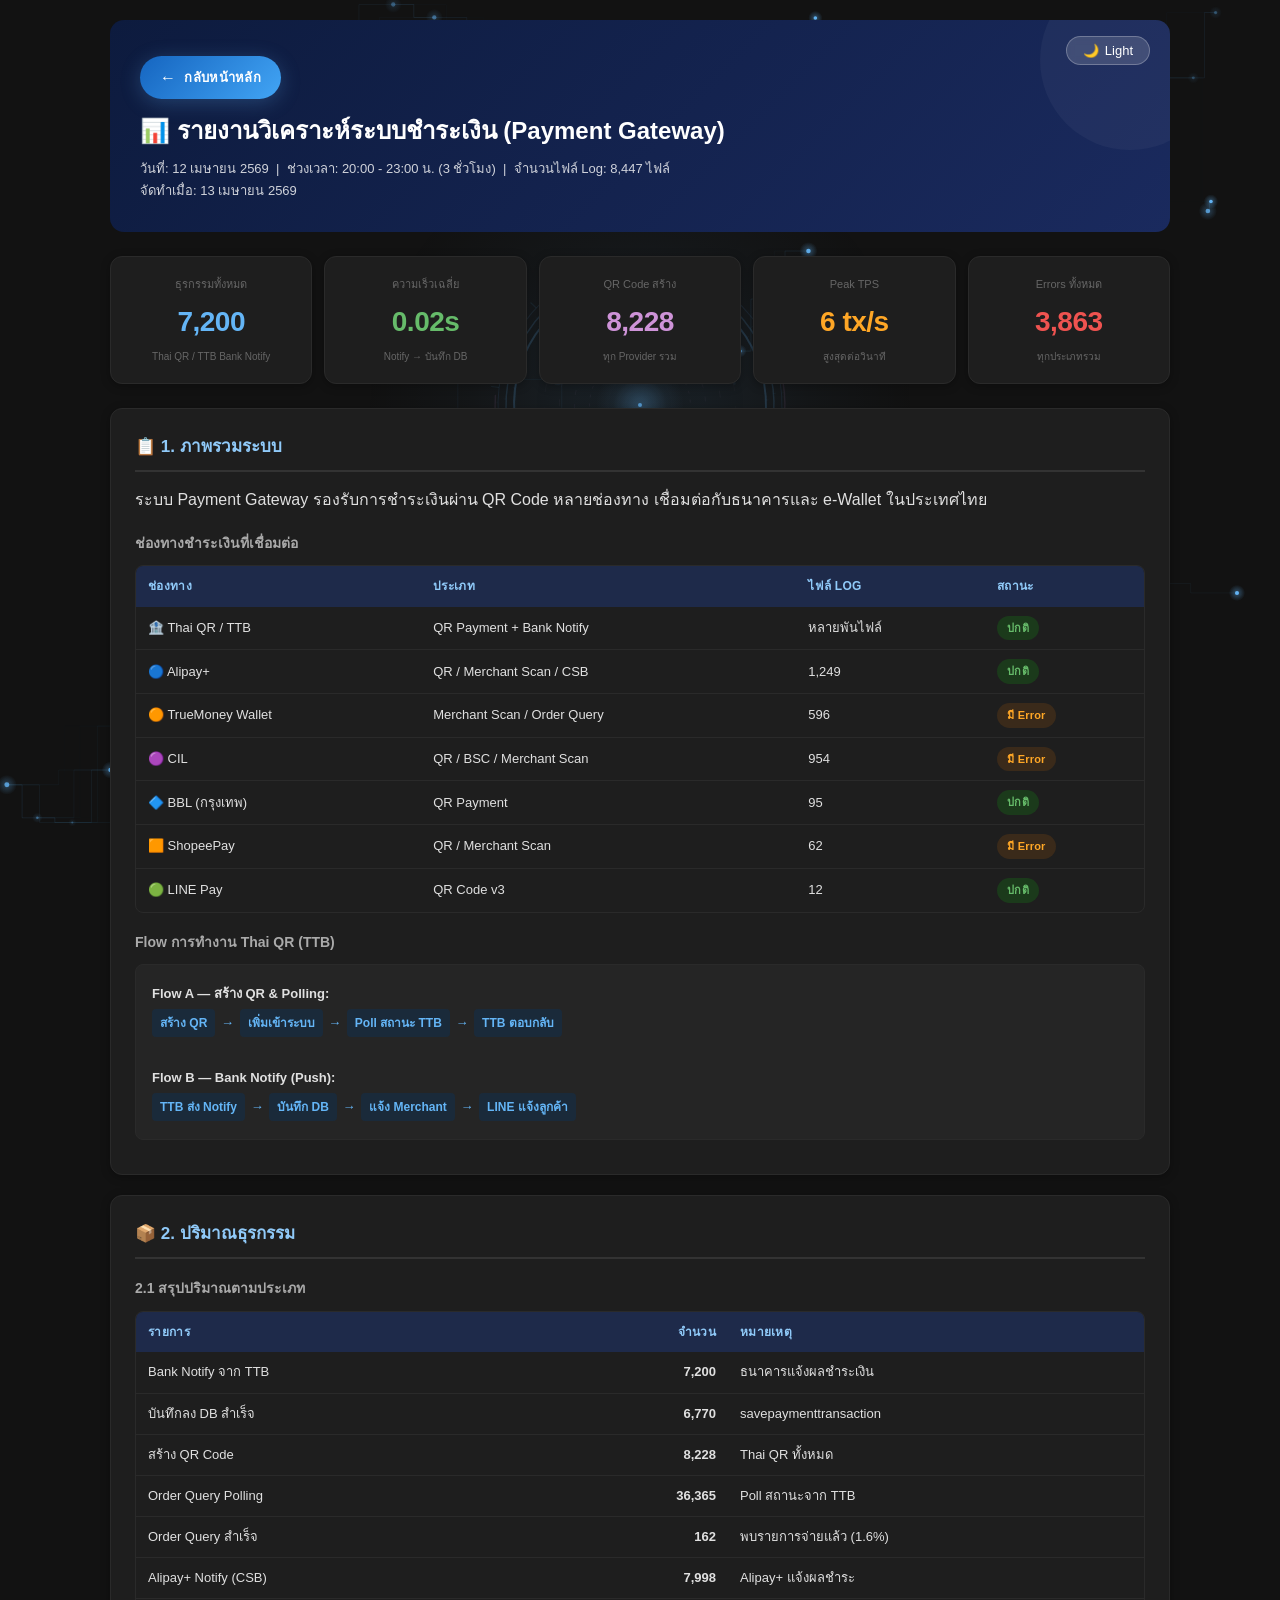
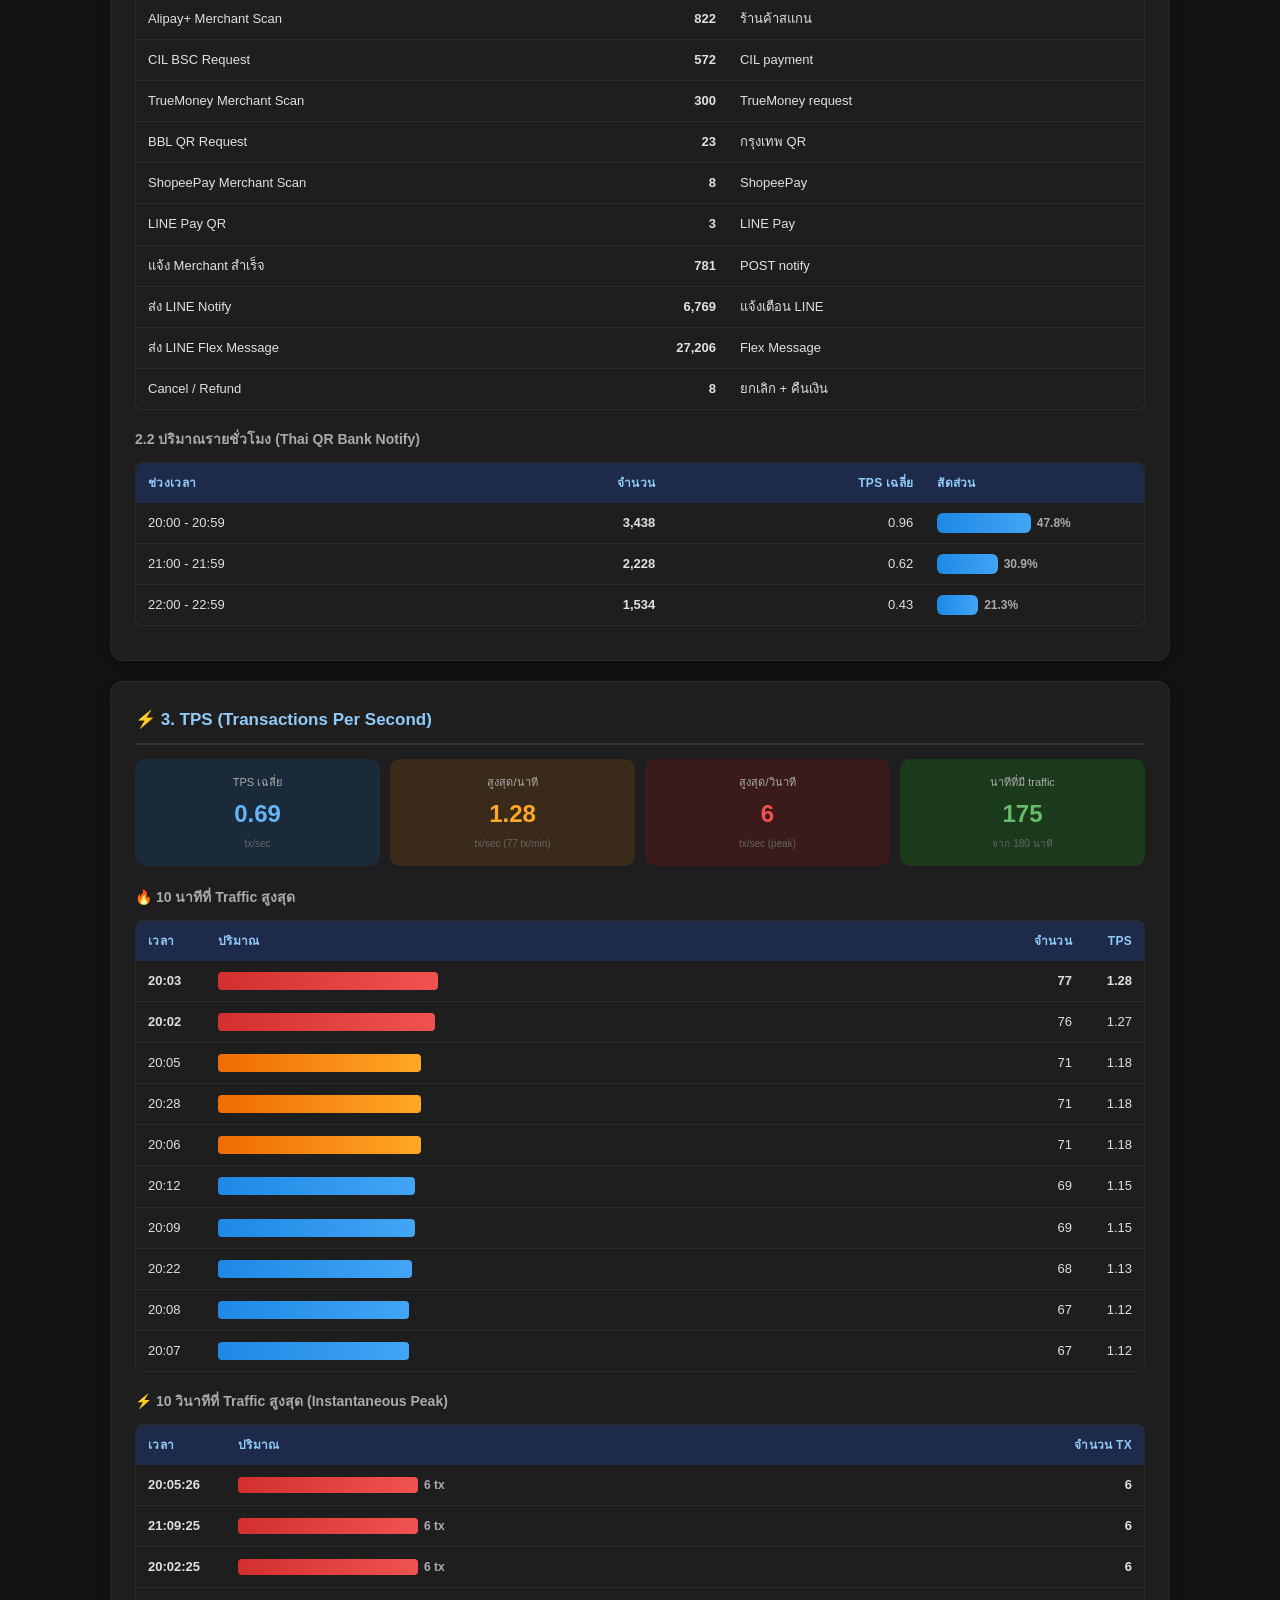
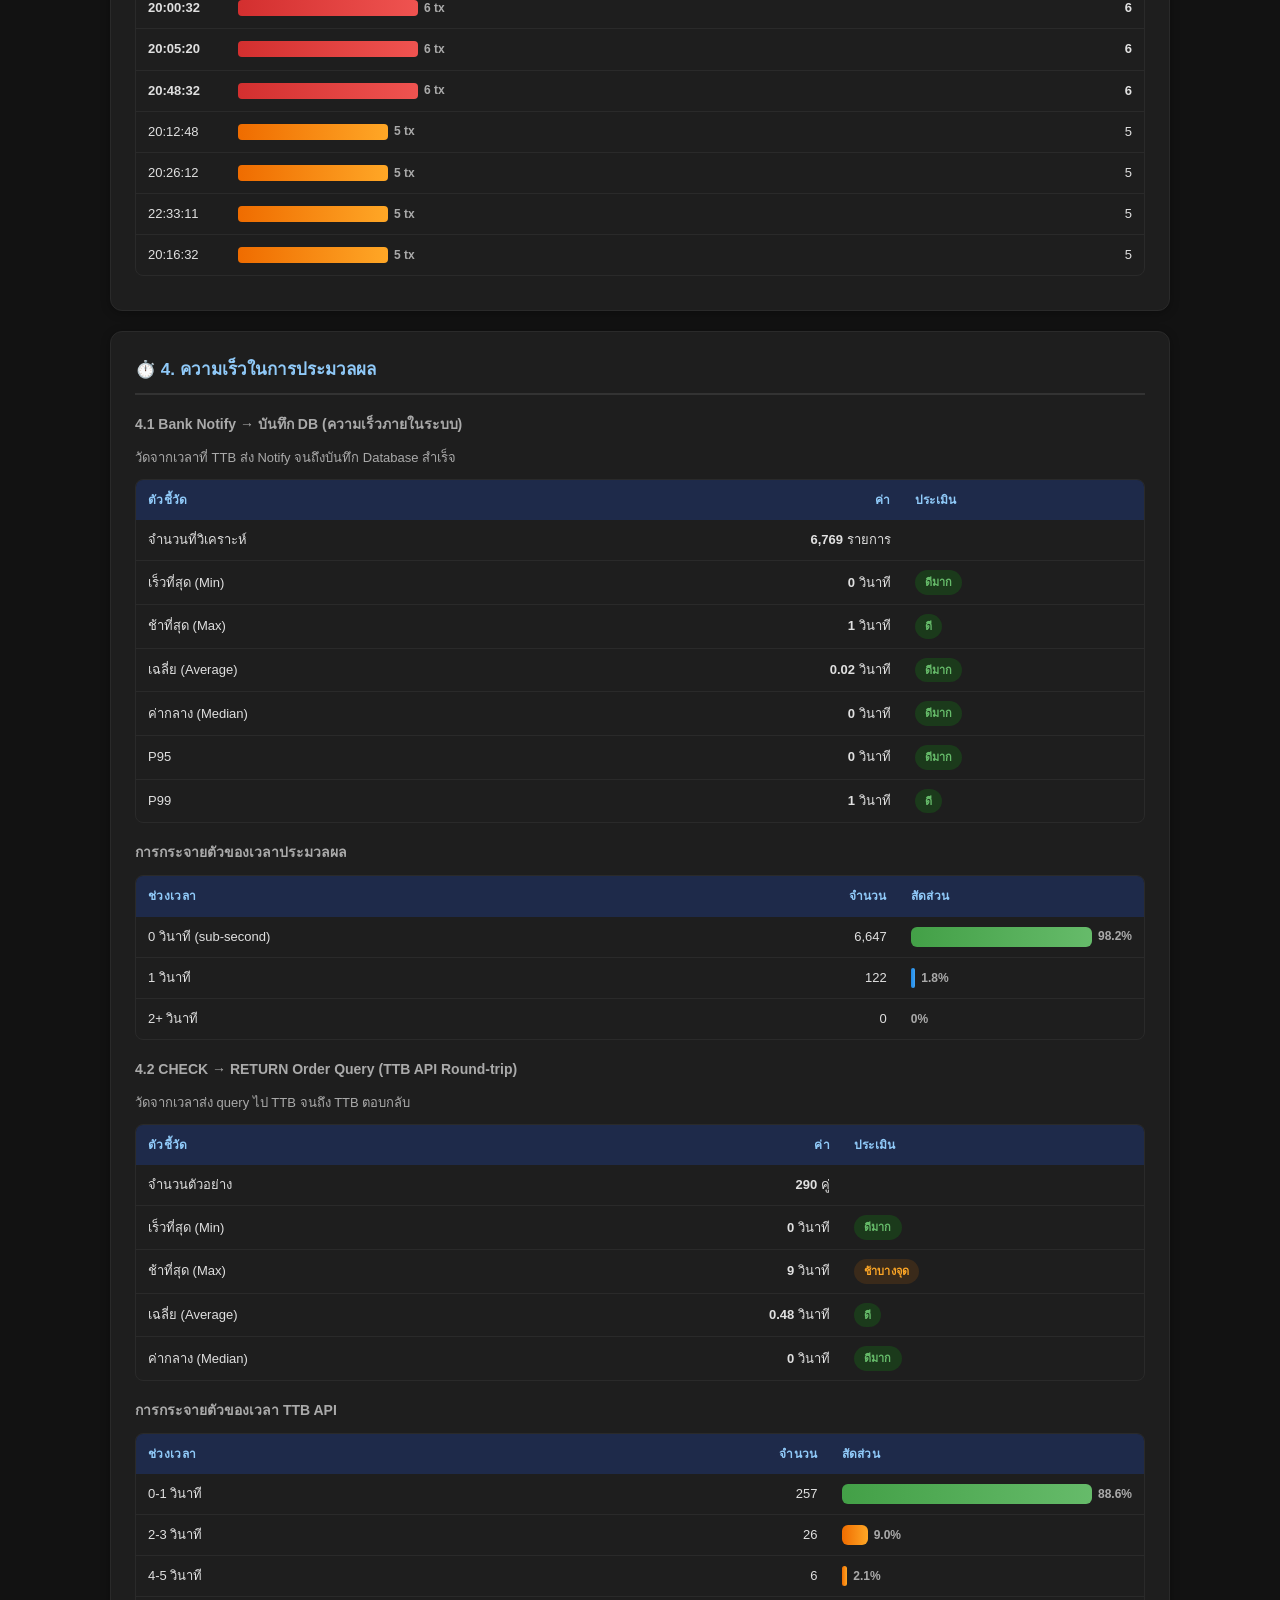
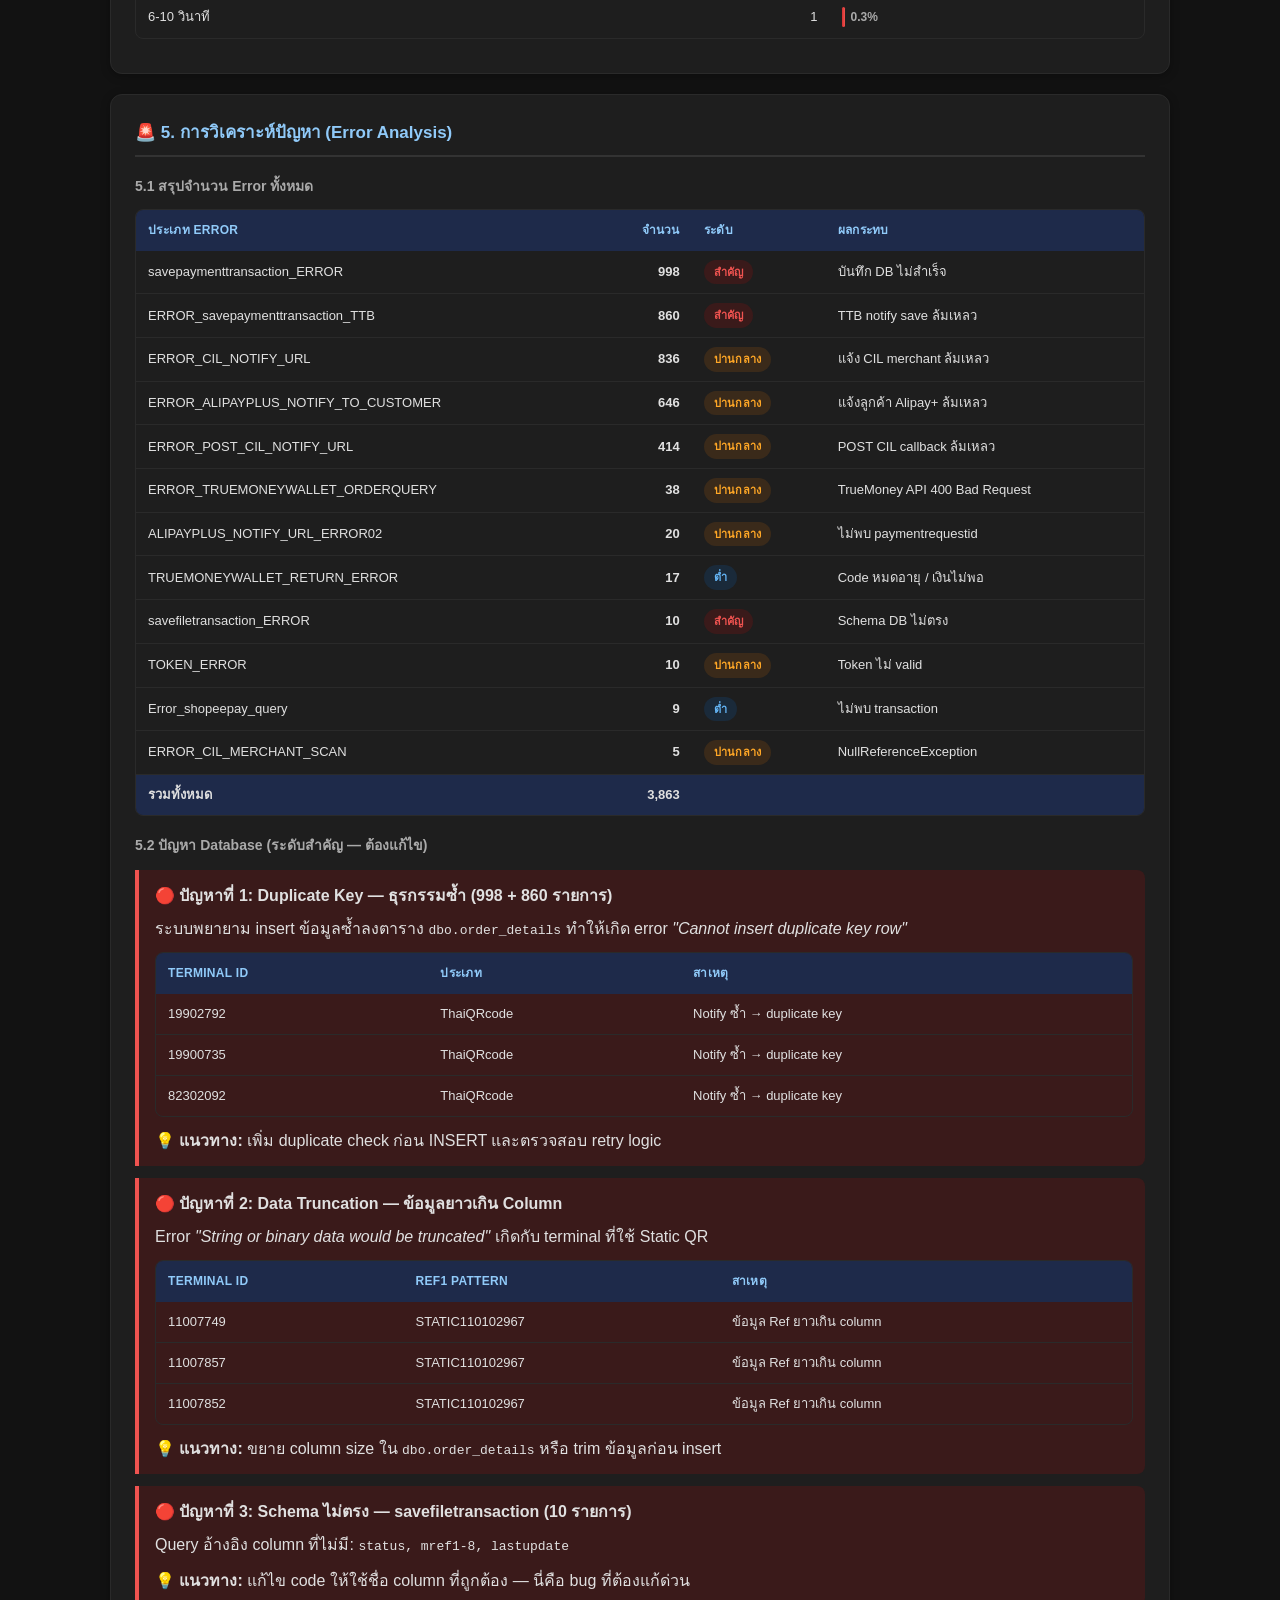
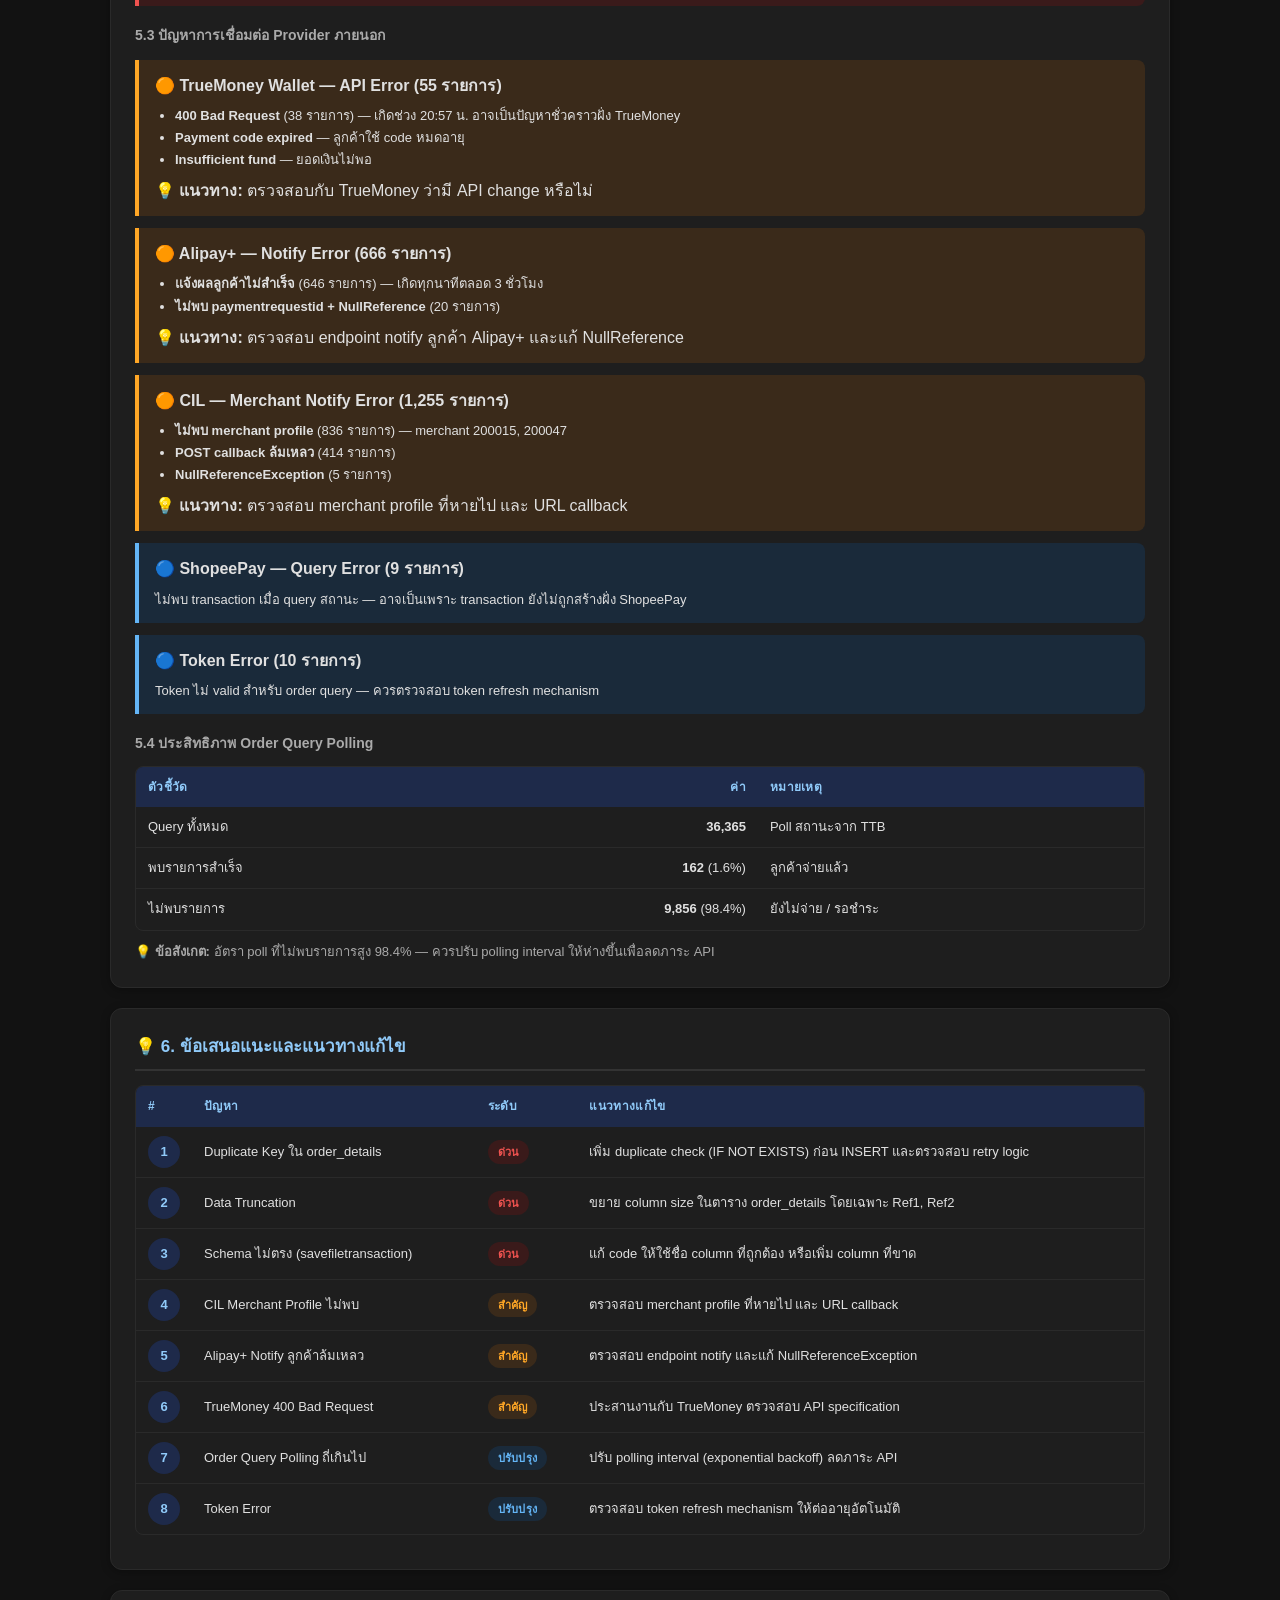
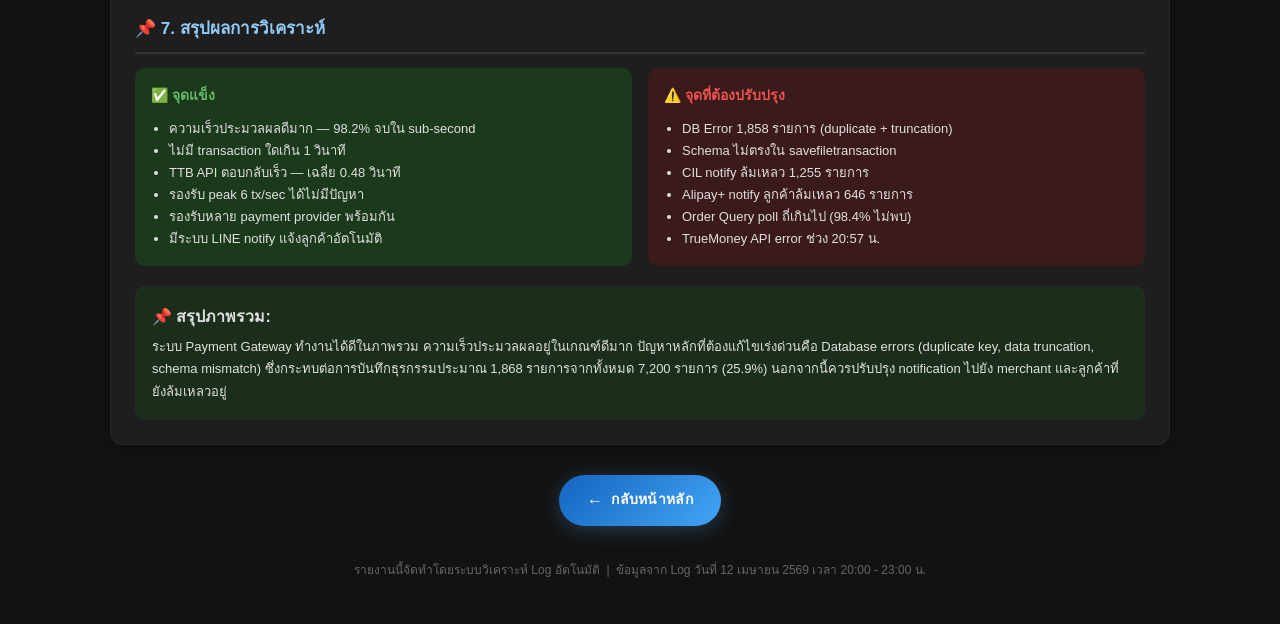
==== commit bbabf36c: "Add files via upload" ====
--- a/Payment_System_Report_20260412.html
+++ b/Payment_System_Report_20260412.html
@@ -1,161 +1,22 @@
 ﻿<!DOCTYPE html>
-<html lang="th" data-theme="light">
+<html lang="th" data-theme="dark">
 <head>
 <meta charset="UTF-8">
 <meta name="viewport" content="width=device-width, initial-scale=1.0">
 <title>รายงานวิเคราะห์ระบบชำระเงิน - 12 เม.ย. 2569</title>
-<style>
-:root {
-  --bg: #f0f2f5; --bg2: #fff; --text: #333; --text2: #555; --text3: #777;
-  --primary: #1a237e; --primary2: #283593; --primary-light: #e8eaf6;
-  --border: #e8eaf6; --border2: #f0f0f0; --hover: #f5f5f5;
-  --shadow: rgba(0,0,0,0.06); --shadow2: rgba(0,0,0,0.10);
-  --green: #2e7d32; --green-bg: #e8f5e9; --blue: #1565c0; --blue-bg: #e3f2fd;
-  --orange: #e65100; --orange-bg: #fff3e0; --red: #c62828; --red-bg: #ffebee;
-  --purple: #6a1b9a; --card-radius: 12px; --section-radius: 12px;
-  --header-grad1: #1a237e; --header-grad2: #3949ab;
-  --flow-bg: #f5f5f5; --summary-bg: #e8f5e9;
-}
-[data-theme="dark"] {
-  --bg: #121212; --bg2: #1e1e1e; --text: #e0e0e0; --text2: #bbb; --text3: #888;
-  --primary: #90caf9; --primary2: #64b5f6; --primary-light: #1e2a4a;
-  --border: #333; --border2: #2a2a2a; --hover: #2a2a2a;
-  --shadow: rgba(0,0,0,0.3); --shadow2: rgba(0,0,0,0.5);
-  --green: #66bb6a; --green-bg: #1b3a1b; --blue: #64b5f6; --blue-bg: #1a2a3a;
-  --orange: #ffa726; --orange-bg: #3a2a1a; --red: #ef5350; --red-bg: #3a1a1a;
-  --purple: #ce93d8; --header-grad1: #0d1b3e; --header-grad2: #1a2a5e;
-  --flow-bg: #252525; --summary-bg: #1b2e1b;
-}
-* { margin:0; padding:0; box-sizing:border-box; }
-body { font-family:-apple-system,BlinkMacSystemFont,'Segoe UI',Tahoma,sans-serif; background:var(--bg); color:var(--text); line-height:1.7; -webkit-text-size-adjust:100%; transition:background .3s,color .3s; }
-.container { max-width:1100px; margin:0 auto; padding:20px; }
-
-/* Header */
-.header { background:linear-gradient(135deg,var(--header-grad1),var(--header-grad2)); color:#fff; padding:36px 30px 30px; border-radius:var(--card-radius); margin-bottom:24px; position:relative; overflow:hidden; }
-.header::after { content:''; position:absolute; top:-40px; right:-40px; width:160px; height:160px; background:rgba(255,255,255,0.04); border-radius:50%; }
-.header h1 { font-size:24px; margin-bottom:6px; position:relative; z-index:1; }
-.header p { opacity:0.8; font-size:13px; position:relative; z-index:1; }
-
-/* Dark mode toggle */
-.theme-toggle { position:absolute; top:16px; right:20px; z-index:10; background:rgba(255,255,255,0.15); border:1px solid rgba(255,255,255,0.25); color:#fff; border-radius:24px; padding:6px 16px; font-size:13px; cursor:pointer; display:flex; align-items:center; gap:6px; transition:all .2s; backdrop-filter:blur(4px); }
-.theme-toggle:hover { background:rgba(255,255,255,0.25); }
-.theme-toggle .icon { font-size:16px; transition:transform .3s; }
-.theme-toggle:active .icon { transform:rotate(30deg); }
-
-/* Cards */
-.summary-cards { display:grid; grid-template-columns:repeat(5,1fr); gap:14px; margin-bottom:24px; }
-.card { background:var(--bg2); border-radius:var(--card-radius); padding:18px; box-shadow:0 2px 10px var(--shadow); transition:transform .2s,box-shadow .2s,background .3s; border:1px solid var(--border2); }
-.card:hover { transform:translateY(-2px); box-shadow:0 6px 20px var(--shadow2); }
-.card .label { font-size:12px; color:var(--text3); margin-bottom:4px; font-weight:500; }
-.card .value { font-size:26px; font-weight:800; letter-spacing:-0.5px; }
-.card .sub { font-size:11px; color:var(--text3); margin-top:3px; }
-.card.green .value { color:var(--green); }
-.card.blue .value { color:var(--blue); }
-.card.orange .value { color:var(--orange); }
-.card.red .value { color:var(--red); }
-.card.purple .value { color:var(--purple); }
-
-/* Sections */
-.section { background:var(--bg2); border-radius:var(--section-radius); padding:24px; margin-bottom:20px; box-shadow:0 2px 10px var(--shadow); transition:background .3s; border:1px solid var(--border2); }
-.section h2 { font-size:17px; color:var(--primary); margin-bottom:14px; padding-bottom:8px; border-bottom:2px solid var(--border); display:flex; align-items:center; gap:8px; }
-.section h3 { font-size:14px; color:var(--text2); margin:18px 0 10px; font-weight:600; }
-
-/* Tables */
-.table-wrap { width:100%; overflow-x:auto; -webkit-overflow-scrolling:touch; margin:10px 0; border-radius:8px; border:1px solid var(--border2); }
-table { width:100%; border-collapse:collapse; font-size:13px; min-width:460px; }
-th { background:var(--primary-light); color:var(--primary); padding:10px 12px; text-align:left; font-weight:600; white-space:nowrap; font-size:12px; text-transform:uppercase; letter-spacing:0.3px; }
-td { padding:9px 12px; border-bottom:1px solid var(--border2); transition:background .15s; }
-tr:hover td { background:var(--hover); }
-tr:last-child td { border-bottom:none; }
-
-/* Badges */
-.badge { display:inline-block; padding:3px 10px; border-radius:20px; font-size:11px; font-weight:700; white-space:nowrap; letter-spacing:0.2px; }
-.badge-ok { background:var(--green-bg); color:var(--green); }
-.badge-warn { background:var(--orange-bg); color:var(--orange); }
-.badge-err { background:var(--red-bg); color:var(--red); }
-.badge-info { background:var(--blue-bg); color:var(--blue); }
-
-/* Bars */
-.bar-container { display:flex; align-items:center; gap:6px; }
-.bar { height:20px; border-radius:6px; min-width:3px; transition:width .5s ease; }
-.bar-green { background:linear-gradient(90deg,#43a047,#66bb6a); }
-.bar-blue { background:linear-gradient(90deg,#1e88e5,#42a5f5); }
-.bar-orange { background:linear-gradient(90deg,#ef6c00,#ffa726); }
-.bar-red { background:linear-gradient(90deg,#d32f2f,#ef5350); }
-.bar-pct { font-size:12px; font-weight:600; color:var(--text2); white-space:nowrap; }
-
-/* Flow box */
-.flow-box { background:var(--flow-bg); border-radius:8px; padding:16px; margin:10px 0; font-size:13px; line-height:2; word-break:break-word; border:1px solid var(--border2); transition:background .3s; }
-.flow-box .arrow { color:var(--blue); font-weight:bold; margin:0 2px; }
-.flow-box .step { display:inline-block; background:var(--blue-bg); color:var(--blue); padding:2px 8px; border-radius:4px; font-size:12px; font-weight:600; margin:2px 0; }
-
-/* Severity */
-.severity-critical { border-left:4px solid var(--red); padding:12px 12px 12px 16px; margin:12px 0; background:var(--red-bg); border-radius:0 8px 8px 0; transition:background .3s; }
-.severity-warning { border-left:4px solid var(--orange); padding:12px 12px 12px 16px; margin:12px 0; background:var(--orange-bg); border-radius:0 8px 8px 0; transition:background .3s; }
-.severity-info { border-left:4px solid var(--blue); padding:12px 12px 12px 16px; margin:12px 0; background:var(--blue-bg); border-radius:0 8px 8px 0; transition:background .3s; }
-.severity-critical strong, .severity-warning strong, .severity-info strong { font-size:14px; }
-
-/* Layout */
-.two-col { display:grid; grid-template-columns:1fr 1fr; gap:16px; }
-.footer { text-align:center; color:var(--text3); font-size:12px; padding:24px 20px; }
-.footer a { color:var(--primary); text-decoration:none; }
-
-/* Stat highlight */
-.stat-row { display:flex; justify-content:space-between; padding:8px 0; border-bottom:1px solid var(--border2); }
-.stat-row:last-child { border-bottom:none; }
-.stat-label { color:var(--text2); font-size:13px; }
-.stat-value { font-weight:700; font-size:14px; }
-
-/* Recommendation table */
-.rec-num { width:32px; height:32px; border-radius:50%; background:var(--primary-light); color:var(--primary); display:flex; align-items:center; justify-content:center; font-weight:700; font-size:13px; flex-shrink:0; }
-
-/* Mobile <=480 */
-@media(max-width:480px){
-  .container{padding:10px;}
-  .header{padding:20px 16px 18px;border-radius:10px;margin-bottom:16px;}
-  .header h1{font-size:16px;}
-  .header p{font-size:11px;}
-  .theme-toggle{top:12px;right:12px;padding:5px 12px;font-size:12px;}
-  .summary-cards{grid-template-columns:repeat(2,1fr);gap:8px;margin-bottom:16px;}
-  .card{padding:12px;}
-  .card .value{font-size:20px;}
-  .card .label{font-size:10px;}
-  .card .sub{font-size:9px;}
-  .section{padding:14px 12px;margin-bottom:14px;border-radius:10px;}
-  .section h2{font-size:15px;margin-bottom:10px;}
-  .section h3{font-size:13px;}
-  table{font-size:12px;min-width:380px;}
-  th{padding:8px;font-size:11px;}
-  td{padding:7px 8px;}
-  .flow-box{font-size:12px;padding:12px;}
-  .two-col{grid-template-columns:1fr;gap:10px;}
-  .bar{max-width:100px;}
-  .severity-critical,.severity-warning,.severity-info{padding:10px 10px 10px 12px;margin:8px 0;}
-  .tps-grid{grid-template-columns:repeat(2,1fr) !important;gap:8px !important;}
-  .tps-card{padding:10px !important;}
-  .tps-card .tps-val{font-size:20px !important;}
-}
-/* Tablet 481-768 */
-@media(min-width:481px)and(max-width:768px){
-  .container{padding:14px;}
-  .header{padding:28px 20px;}
-  .header h1{font-size:20px;}
-  .summary-cards{grid-template-columns:repeat(3,1fr);gap:10px;}
-  .card .value{font-size:22px;}
-  .section{padding:20px 16px;}
-  .two-col{grid-template-columns:1fr;}
-  .bar{max-width:140px;}
-}
-</style>
+<link rel="stylesheet" href="common.css">
+<link rel="stylesheet" href="chart.css">
 </head>
 <body>
+<div class="bg-anim"><canvas id="bgCanvas"></canvas></div>
 <div class="container">
 
 <div class="header">
   <button class="theme-toggle" onclick="toggleTheme()">
     <span class="icon" id="themeIcon">🌙</span>
-    <span id="themeLabel">Dark</span>
+    <span id="themeLabel">Light</span>
   </button>
+  <a href="index.html" class="back-btn back-home-btn" style="position:relative;top:auto;right:auto;margin-bottom:12px;padding:8px 20px;font-size:13px;"><span class="btn-icon">←</span> กลับหน้าหลัก</a>
   <h1>📊 รายงานวิเคราะห์ระบบชำระเงิน (Payment Gateway)</h1>
   <p>วันที่: 12 เมษายน 2569 &nbsp;|&nbsp; ช่วงเวลา: 20:00 - 23:00 น. (3 ชั่วโมง) &nbsp;|&nbsp; จำนวนไฟล์ Log: 8,447 ไฟล์</p>
   <p>จัดทำเมื่อ: 13 เมษายน 2569</p>
@@ -554,6 +415,10 @@
       นอกจากนี้ควรปรับปรุง notification ไปยัง merchant และลูกค้าที่ยังล้มเหลวอยู่
     </p>
   </div>
+</div>
+
+<div class="back-home-wrap">
+  <a href="index.html" class="back-home-btn"><span class="btn-icon">←</span> กลับหน้าหลัก</a>
 </div>
 
 <div class="footer">
@@ -589,5 +454,6 @@
   }
 })();
 </script>
+<script src="bg-anim.js"></script>
 </body>
 </html>
--- a/common.css
+++ b/common.css
@@ -0,0 +1,292 @@
+/* ============================================
+   Common CSS — ใช้ร่วมกันทุกหน้า
+   แก้ theme, สี, font, layout ที่นี่ที่เดียว
+   ============================================ */
+
+/* --- Theme Variables --- */
+:root {
+  --bg: #f0f2f5; --bg2: #fff; --text: #333; --text2: #555; --text3: #777;
+  --primary: #1a237e; --primary2: #3949ab; --primary-light: #e8eaf6;
+  --border: #e0e0e0; --border2: #f0f0f0; --hover: #f5f5f5;
+  --shadow: rgba(0,0,0,0.06); --shadow2: rgba(0,0,0,0.12);
+  --green: #2e7d32; --green-bg: #e8f5e9;
+  --blue: #1565c0; --blue-bg: #e3f2fd;
+  --orange: #e65100; --orange-bg: #fff3e0;
+  --red: #c62828; --red-bg: #ffebee;
+  --purple: #6a1b9a; --purple-bg: #f3e5f5;
+  --header-grad1: #1a237e; --header-grad2: #3949ab;
+  --flow-bg: #f5f5f5; --summary-bg: #e8f5e9; --card-hover: #f8f9ff;
+}
+[data-theme="dark"] {
+  --bg: #121212; --bg2: #1e1e1e; --text: #e0e0e0; --text2: #aaa; --text3: #666;
+  --primary: #90caf9; --primary2: #64b5f6; --primary-light: #1e2a4a;
+  --border: #333; --border2: #2a2a2a; --hover: #2a2a2a;
+  --shadow: rgba(0,0,0,0.3); --shadow2: rgba(0,0,0,0.5);
+  --green: #66bb6a; --green-bg: #1b3a1b;
+  --blue: #64b5f6; --blue-bg: #1a2a3a;
+  --orange: #ffa726; --orange-bg: #3a2a1a;
+  --red: #ef5350; --red-bg: #3a1a1a;
+  --purple: #ce93d8; --purple-bg: #2a1a2a;
+  --header-grad1: #0d1b3e; --header-grad2: #1a2a5e;
+  --flow-bg: #252525; --summary-bg: #1b2e1b; --card-hover: #252535;
+}
+
+/* --- Reset & Base --- */
+* { margin: 0; padding: 0; box-sizing: border-box; }
+body {
+  font-family: -apple-system, BlinkMacSystemFont, 'Segoe UI', Tahoma, sans-serif;
+  background: var(--bg); color: var(--text); line-height: 1.7;
+  -webkit-text-size-adjust: 100%; transition: background .3s, color .3s;
+  min-height: 100vh;
+}
+
+/* ============================================
+   Animated Tech Background
+   ใส่ใน <body>:
+   <div class="bg-anim"><canvas id="bgCanvas"></canvas></div>
+   แล้ว <script src="bg-anim.js"></script> ก่อน </body>
+   ============================================ */
+.bg-anim {
+  position: fixed; top: 0; left: 0; width: 100%; height: 100%;
+  z-index: 0; pointer-events: none; overflow: hidden;
+}
+.bg-anim canvas {
+  display: block; width: 100%; height: 100%;
+}
+
+@media (prefers-reduced-motion: reduce) {
+  .bg-anim { display: none; }
+}
+
+.container { max-width: 1100px; margin: 0 auto; padding: 20px; position: relative; z-index: 1; }
+
+/* --- Header --- */
+.header {
+  background: linear-gradient(135deg, var(--header-grad1), var(--header-grad2));
+  color: #fff; padding: 36px 30px 30px; border-radius: 14px;
+  margin-bottom: 24px; position: relative; overflow: hidden;
+}
+.header::after {
+  content: ''; position: absolute; top: -50px; right: -50px;
+  width: 180px; height: 180px; background: rgba(255,255,255,0.04); border-radius: 50%;
+}
+.header h1 { font-size: 24px; margin-bottom: 6px; position: relative; z-index: 1; }
+.header p { opacity: .8; font-size: 13px; position: relative; z-index: 1; }
+.back-btn {
+  display: inline-flex; align-items: center; gap: 6px;
+  color: rgba(255,255,255,0.8); text-decoration: none; font-size: 13px;
+  margin-bottom: 10px; position: relative; z-index: 1; transition: color .2s;
+}
+.back-btn:hover { color: #fff; }
+
+/* --- Dark Mode Toggle --- */
+.theme-toggle {
+  position: absolute; top: 16px; right: 20px; z-index: 10;
+  background: rgba(255,255,255,0.15); border: 1px solid rgba(255,255,255,0.25);
+  color: #fff; border-radius: 24px; padding: 6px 16px; font-size: 13px;
+  cursor: pointer; display: flex; align-items: center; gap: 6px;
+  transition: all .2s; backdrop-filter: blur(4px);
+}
+.theme-toggle:hover { background: rgba(255,255,255,0.25); }
+
+/* --- Summary Cards --- */
+.summary-cards {
+  display: grid; grid-template-columns: repeat(auto-fit, minmax(180px, 1fr));
+  gap: 12px; margin-bottom: 24px;
+}
+.card {
+  background: var(--bg2); border-radius: 12px; padding: 18px;
+  box-shadow: 0 2px 10px var(--shadow); transition: transform .2s, box-shadow .2s, background .3s;
+  border: 1px solid var(--border2); text-align: center;
+}
+.card:hover { transform: translateY(-2px); box-shadow: 0 6px 20px var(--shadow2); }
+.card .label { font-size: 11px; color: var(--text3); margin-bottom: 4px; font-weight: 500; }
+.card .value { font-size: 28px; font-weight: 800; letter-spacing: -.5px; }
+.card .sub { font-size: 10px; color: var(--text3); margin-top: 3px; }
+.card.green .value { color: var(--green); }
+.card.blue .value { color: var(--blue); }
+.card.orange .value { color: var(--orange); }
+.card.red .value { color: var(--red); }
+.card.purple .value { color: var(--purple); }
+
+/* --- Sections --- */
+.section {
+  background: var(--bg2); border-radius: 12px; padding: 24px;
+  margin-bottom: 20px; box-shadow: 0 2px 10px var(--shadow);
+  transition: background .3s; border: 1px solid var(--border2);
+}
+.section h2 {
+  font-size: 17px; color: var(--primary); margin-bottom: 14px;
+  padding-bottom: 8px; border-bottom: 2px solid var(--border);
+  display: flex; align-items: center; gap: 8px;
+}
+.section h3 { font-size: 14px; color: var(--text2); margin: 18px 0 10px; font-weight: 600; }
+
+/* --- Tables --- */
+.table-wrap {
+  width: 100%; overflow-x: auto; -webkit-overflow-scrolling: touch;
+  margin: 10px 0; border-radius: 8px; border: 1px solid var(--border2);
+}
+table { width: 100%; border-collapse: collapse; font-size: 13px; min-width: 400px; }
+th {
+  background: var(--primary-light); color: var(--primary); padding: 10px 12px;
+  text-align: left; font-weight: 600; white-space: nowrap;
+  font-size: 12px; text-transform: uppercase; letter-spacing: .3px;
+}
+td { padding: 9px 12px; border-bottom: 1px solid var(--border2); transition: background .15s; }
+tr:hover td { background: var(--hover); }
+tr:last-child td { border-bottom: none; }
+
+/* --- Badges --- */
+.badge {
+  display: inline-block; padding: 3px 10px; border-radius: 20px;
+  font-size: 11px; font-weight: 700; white-space: nowrap; letter-spacing: .2px;
+}
+.badge-ok { background: var(--green-bg); color: var(--green); }
+.badge-warn { background: var(--orange-bg); color: var(--orange); }
+.badge-err { background: var(--red-bg); color: var(--red); }
+.badge-info { background: var(--blue-bg); color: var(--blue); }
+.badge-purple { background: var(--purple-bg); color: var(--purple); }
+
+/* --- Bars --- */
+.bar-container { display: flex; align-items: center; gap: 6px; }
+.bar { height: 20px; border-radius: 6px; min-width: 3px; transition: width .5s ease; }
+.bar-green { background: linear-gradient(90deg, #43a047, #66bb6a); }
+.bar-blue { background: linear-gradient(90deg, #1e88e5, #42a5f5); }
+.bar-orange { background: linear-gradient(90deg, #ef6c00, #ffa726); }
+.bar-red { background: linear-gradient(90deg, #d32f2f, #ef5350); }
+.bar-purple { background: linear-gradient(90deg, #7b1fa2, #ce93d8); }
+.bar-pct { font-size: 12px; font-weight: 600; color: var(--text2); white-space: nowrap; }
+
+/* --- Flow Box --- */
+.flow-box {
+  background: var(--flow-bg); border-radius: 8px; padding: 16px; margin: 10px 0;
+  font-size: 13px; line-height: 2; word-break: break-word;
+  border: 1px solid var(--border2); transition: background .3s;
+}
+.flow-box .step {
+  display: inline-block; background: var(--blue-bg); color: var(--blue);
+  padding: 2px 8px; border-radius: 4px; font-size: 12px; font-weight: 600; margin: 2px 0;
+}
+.flow-box .arrow { color: var(--blue); font-weight: bold; margin: 0 2px; }
+
+/* --- Severity / Insight Boxes --- */
+.severity-critical {
+  border-left: 4px solid var(--red); padding: 12px 12px 12px 16px; margin: 12px 0;
+  background: var(--red-bg); border-radius: 0 8px 8px 0; transition: background .3s;
+}
+.severity-warning {
+  border-left: 4px solid var(--orange); padding: 12px 12px 12px 16px; margin: 12px 0;
+  background: var(--orange-bg); border-radius: 0 8px 8px 0; transition: background .3s;
+}
+.severity-info {
+  border-left: 4px solid var(--blue); padding: 12px 12px 12px 16px; margin: 12px 0;
+  background: var(--blue-bg); border-radius: 0 8px 8px 0; transition: background .3s;
+}
+.insight {
+  padding: 14px 16px; border-radius: 10px; margin: 12px 0; font-size: 13px;
+  border: 1px solid var(--border2); transition: background .3s;
+}
+.insight-blue { background: var(--blue-bg); border-left: 4px solid var(--blue); }
+.insight-orange { background: var(--orange-bg); border-left: 4px solid var(--orange); }
+.insight-green { background: var(--green-bg); border-left: 4px solid var(--green); }
+.insight-red { background: var(--red-bg); border-left: 4px solid var(--red); }
+
+/* --- Stat Row --- */
+.stat-row { display: flex; justify-content: space-between; padding: 8px 0; border-bottom: 1px solid var(--border2); }
+.stat-row:last-child { border-bottom: none; }
+.stat-label { color: var(--text2); font-size: 13px; }
+.stat-value { font-weight: 700; font-size: 14px; }
+
+/* --- Recommendation Number --- */
+.rec-num {
+  width: 32px; height: 32px; border-radius: 50%;
+  background: var(--primary-light); color: var(--primary);
+  display: flex; align-items: center; justify-content: center;
+  font-weight: 700; font-size: 13px; flex-shrink: 0;
+}
+
+/* --- Code --- */
+.code {
+  font-family: 'Courier New', monospace; background: var(--flow-bg);
+  padding: 2px 6px; border-radius: 4px; font-size: 12px; word-break: break-all;
+}
+
+/* --- Layout --- */
+.two-col { display: grid; grid-template-columns: 1fr 1fr; gap: 16px; }
+.footer { text-align: center; color: var(--text3); font-size: 12px; padding: 24px 20px; }
+.footer a { color: var(--primary); text-decoration: none; }
+
+/* --- Back to Home Button (footer) --- */
+.back-home-wrap { text-align: center; margin: 30px 0 10px; }
+.back-home-btn {
+  display: inline-flex; align-items: center; gap: 8px;
+  padding: 12px 28px; border-radius: 30px; font-size: 14px; font-weight: 600;
+  text-decoration: none; cursor: pointer; transition: all .3s;
+  background: linear-gradient(135deg, var(--header-grad1), var(--header-grad2));
+  color: #fff; border: none;
+  box-shadow: 0 4px 15px rgba(26,35,126,0.3);
+  letter-spacing: 0.3px;
+}
+.back-home-btn:hover {
+  transform: translateY(-2px);
+  box-shadow: 0 8px 25px rgba(26,35,126,0.45);
+}
+.back-home-btn:active { transform: translateY(0); }
+.back-home-btn .btn-icon {
+  font-size: 16px; transition: transform .2s;
+}
+.back-home-btn:hover .btn-icon { transform: translateX(-3px); }
+
+[data-theme="dark"] .back-home-btn {
+  background: linear-gradient(135deg, #1565c0, #42a5f5);
+  box-shadow: 0 4px 20px rgba(100,181,246,0.25);
+}
+[data-theme="dark"] .back-home-btn:hover {
+  box-shadow: 0 8px 30px rgba(100,181,246,0.4);
+}
+
+/* --- TPS Grid --- */
+.tps-grid { display: grid; grid-template-columns: repeat(4, 1fr); gap: 10px; margin-bottom: 20px; }
+.tps-card { border-radius: 10px; padding: 14px; text-align: center; transition: background .3s; }
+.tps-val { font-size: 24px; font-weight: 800; }
+
+/* ============================================
+   Responsive
+   ============================================ */
+@media (max-width: 480px) {
+  .container { padding: 10px; }
+  .header { padding: 20px 16px 18px; border-radius: 10px; margin-bottom: 16px; }
+  .header h1 { font-size: 16px; }
+  .header p { font-size: 11px; }
+  .theme-toggle { top: 12px; right: 12px; padding: 5px 12px; font-size: 12px; }
+  .summary-cards { grid-template-columns: repeat(2, 1fr); gap: 8px; margin-bottom: 16px; }
+  .card { padding: 12px; }
+  .card .value { font-size: 20px; }
+  .card .label { font-size: 10px; }
+  .card .sub { font-size: 9px; }
+  .section { padding: 14px 12px; margin-bottom: 14px; border-radius: 10px; }
+  .section h2 { font-size: 15px; margin-bottom: 10px; }
+  .section h3 { font-size: 13px; }
+  table { font-size: 12px; min-width: 340px; }
+  th { padding: 8px; font-size: 11px; }
+  td { padding: 7px 8px; }
+  .flow-box { font-size: 12px; padding: 12px; }
+  .two-col { grid-template-columns: 1fr; gap: 10px; }
+  .bar { max-width: 100px; }
+  .severity-critical, .severity-warning, .severity-info { padding: 10px 10px 10px 12px; margin: 8px 0; }
+  .insight { font-size: 12px; padding: 12px; }
+  .tps-grid { grid-template-columns: repeat(2, 1fr) !important; gap: 8px !important; }
+  .tps-card { padding: 10px !important; }
+  .tps-val { font-size: 20px !important; }
+}
+@media (min-width: 481px) and (max-width: 768px) {
+  .container { padding: 14px; }
+  .header { padding: 28px 20px; }
+  .header h1 { font-size: 20px; }
+  .summary-cards { grid-template-columns: repeat(3, 1fr); gap: 10px; }
+  .card .value { font-size: 22px; }
+  .section { padding: 20px 16px; }
+  .two-col { grid-template-columns: 1fr; }
+  .bar { max-width: 140px; }
+}
--- a/chart.css
+++ b/chart.css
@@ -0,0 +1,146 @@
+/* ============================================
+   Donut Chart — Reusable CSS
+   ใช้กับ SVG donut chart ทุกหน้า
+   แก้สี/ขนาด/เงาที่นี่ที่เดียว
+   ============================================ */
+
+/* --- Container --- */
+.donut-chart {
+  display: flex;
+  justify-content: center;
+  align-items: center;
+  flex-wrap: wrap;
+  gap: 30px;
+  margin: 16px 0;
+}
+
+/* --- SVG Wrapper (3D effect) --- */
+.donut-svg-wrap {
+  position: relative;
+  width: 180px;
+  height: 180px;
+  filter: drop-shadow(0 6px 12px rgba(0,0,0,0.18));
+}
+.donut-svg-wrap svg {
+  width: 100%;
+  height: 100%;
+  transform: rotate(-90deg);
+}
+
+/* --- 3D ring base shadow (dark ellipse under the donut) --- */
+.donut-svg-wrap::before {
+  content: '';
+  position: absolute;
+  bottom: -8px;
+  left: 50%;
+  transform: translateX(-50%);
+  width: 70%;
+  height: 14px;
+  background: radial-gradient(ellipse, rgba(0,0,0,0.18) 0%, transparent 70%);
+  border-radius: 50%;
+  z-index: -1;
+}
+
+/* --- Center label --- */
+.donut-center {
+  position: absolute;
+  top: 50%;
+  left: 50%;
+  transform: translate(-50%, -50%);
+  text-align: center;
+}
+.donut-center .donut-num {
+  font-size: 24px;
+  font-weight: 800;
+  color: var(--text);
+}
+.donut-center .donut-sub {
+  font-size: 11px;
+  color: var(--text3);
+}
+
+/* --- SVG circles --- */
+.donut-bg {
+  fill: none;
+  stroke: var(--border2);
+  stroke-width: 3.8;
+}
+
+/* Segment A (primary / large) — น้ำเงิน */
+.donut-seg-a {
+  fill: none;
+  stroke: url(#gradA);
+  stroke-width: 3.8;
+  stroke-linecap: round;
+  filter: drop-shadow(1px 2px 2px rgba(0,0,0,0.2));
+  transition: stroke-dasharray .8s ease;
+}
+
+/* Segment B (secondary / small) — แดง */
+.donut-seg-b {
+  fill: none;
+  stroke: url(#gradB);
+  stroke-width: 3.8;
+  stroke-linecap: round;
+  filter: drop-shadow(1px 2px 2px rgba(0,0,0,0.15));
+  transition: stroke-dasharray .8s ease;
+}
+
+/* --- Alternate color sets (add class to svg) --- */
+/* Set: green + orange */
+.donut-green .donut-seg-a { stroke: url(#gradGreen); }
+.donut-green .donut-seg-b { stroke: url(#gradOrange); }
+
+/* --- Legend --- */
+.donut-legend {
+  display: flex;
+  flex-direction: column;
+  gap: 14px;
+}
+.donut-legend-item {
+  display: flex;
+  align-items: center;
+  gap: 10px;
+}
+.donut-legend-dot {
+  width: 14px;
+  height: 14px;
+  border-radius: 4px;
+  flex-shrink: 0;
+  box-shadow: 0 2px 4px rgba(0,0,0,0.15);
+}
+.dot-blue { background: linear-gradient(135deg, #1565c0, #42a5f5); }
+.dot-red { background: linear-gradient(135deg, #c62828, #ef5350); }
+.dot-green { background: linear-gradient(135deg, #2e7d32, #66bb6a); }
+.dot-orange { background: linear-gradient(135deg, #e65100, #ffa726); }
+.dot-purple { background: linear-gradient(135deg, #6a1b9a, #ce93d8); }
+.donut-legend-title {
+  font-size: 14px;
+  font-weight: 700;
+  color: var(--text);
+}
+.donut-legend-desc {
+  font-size: 12px;
+  color: var(--text2);
+}
+
+/* --- Responsive --- */
+@media (max-width: 480px) {
+  .donut-chart { gap: 16px; }
+  .donut-svg-wrap { width: 140px; height: 140px; }
+  .donut-center .donut-num { font-size: 20px; }
+  .donut-center .donut-sub { font-size: 10px; }
+  .donut-legend-title { font-size: 13px; }
+  .donut-legend-desc { font-size: 11px; }
+}
+
+/* --- Dark mode adjustments --- */
+[data-theme="dark"] .donut-svg-wrap {
+  filter: drop-shadow(0 6px 16px rgba(0,0,0,0.5));
+}
+[data-theme="dark"] .donut-svg-wrap::before {
+  background: radial-gradient(ellipse, rgba(0,0,0,0.4) 0%, transparent 70%);
+}
+[data-theme="dark"] .donut-legend-dot {
+  box-shadow: 0 2px 6px rgba(0,0,0,0.4);
+}
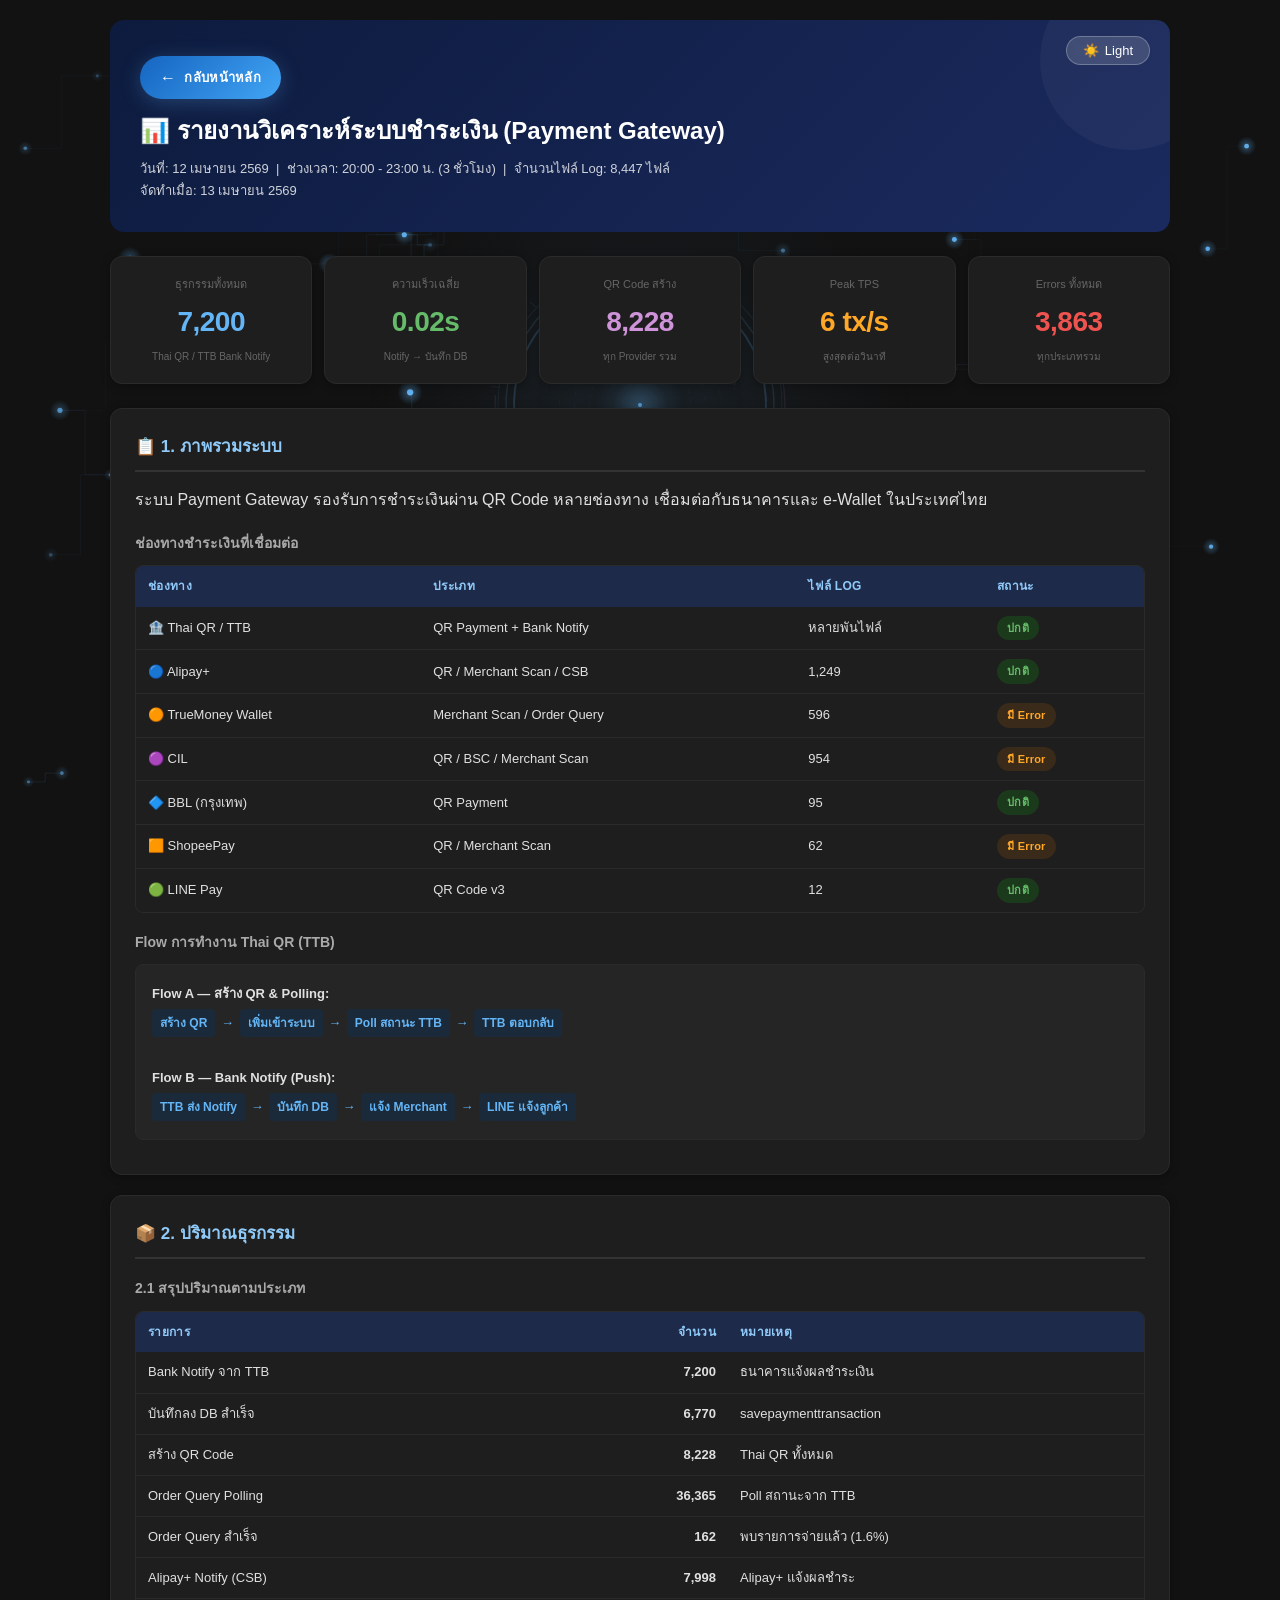
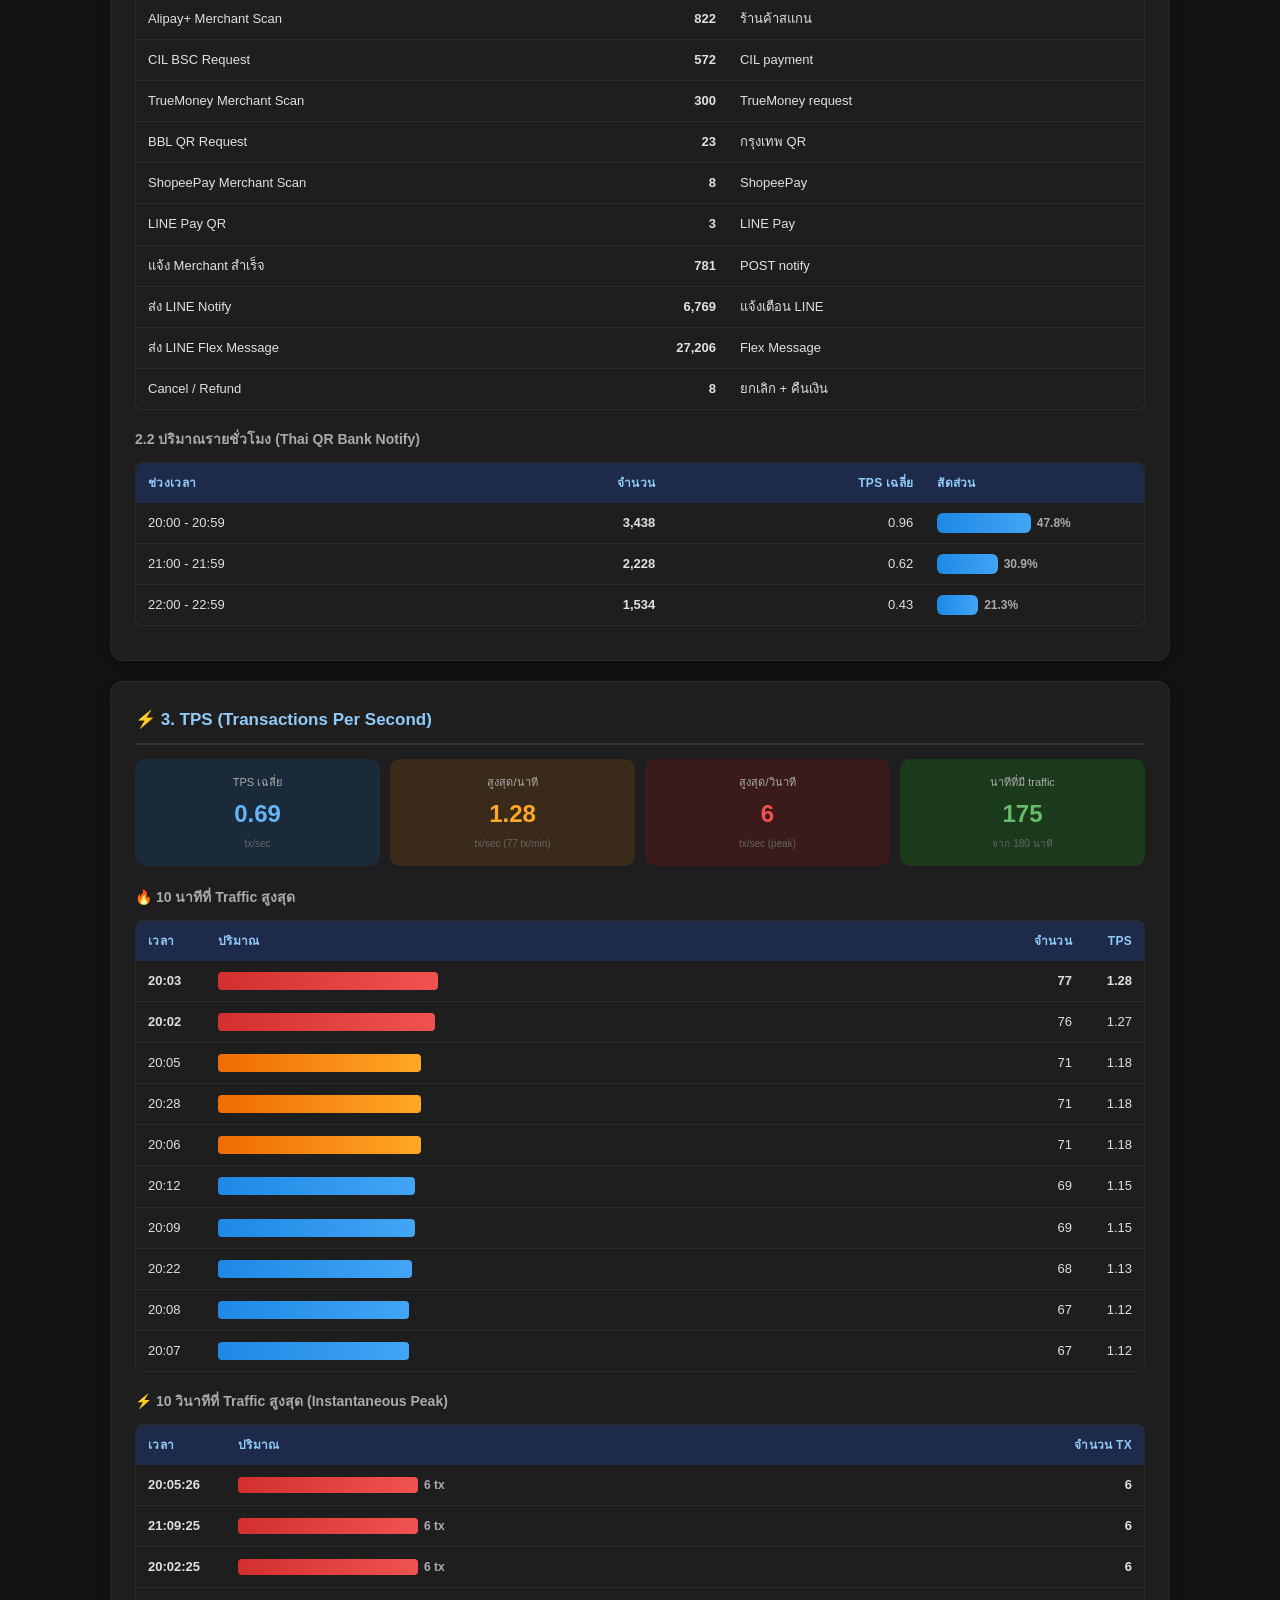
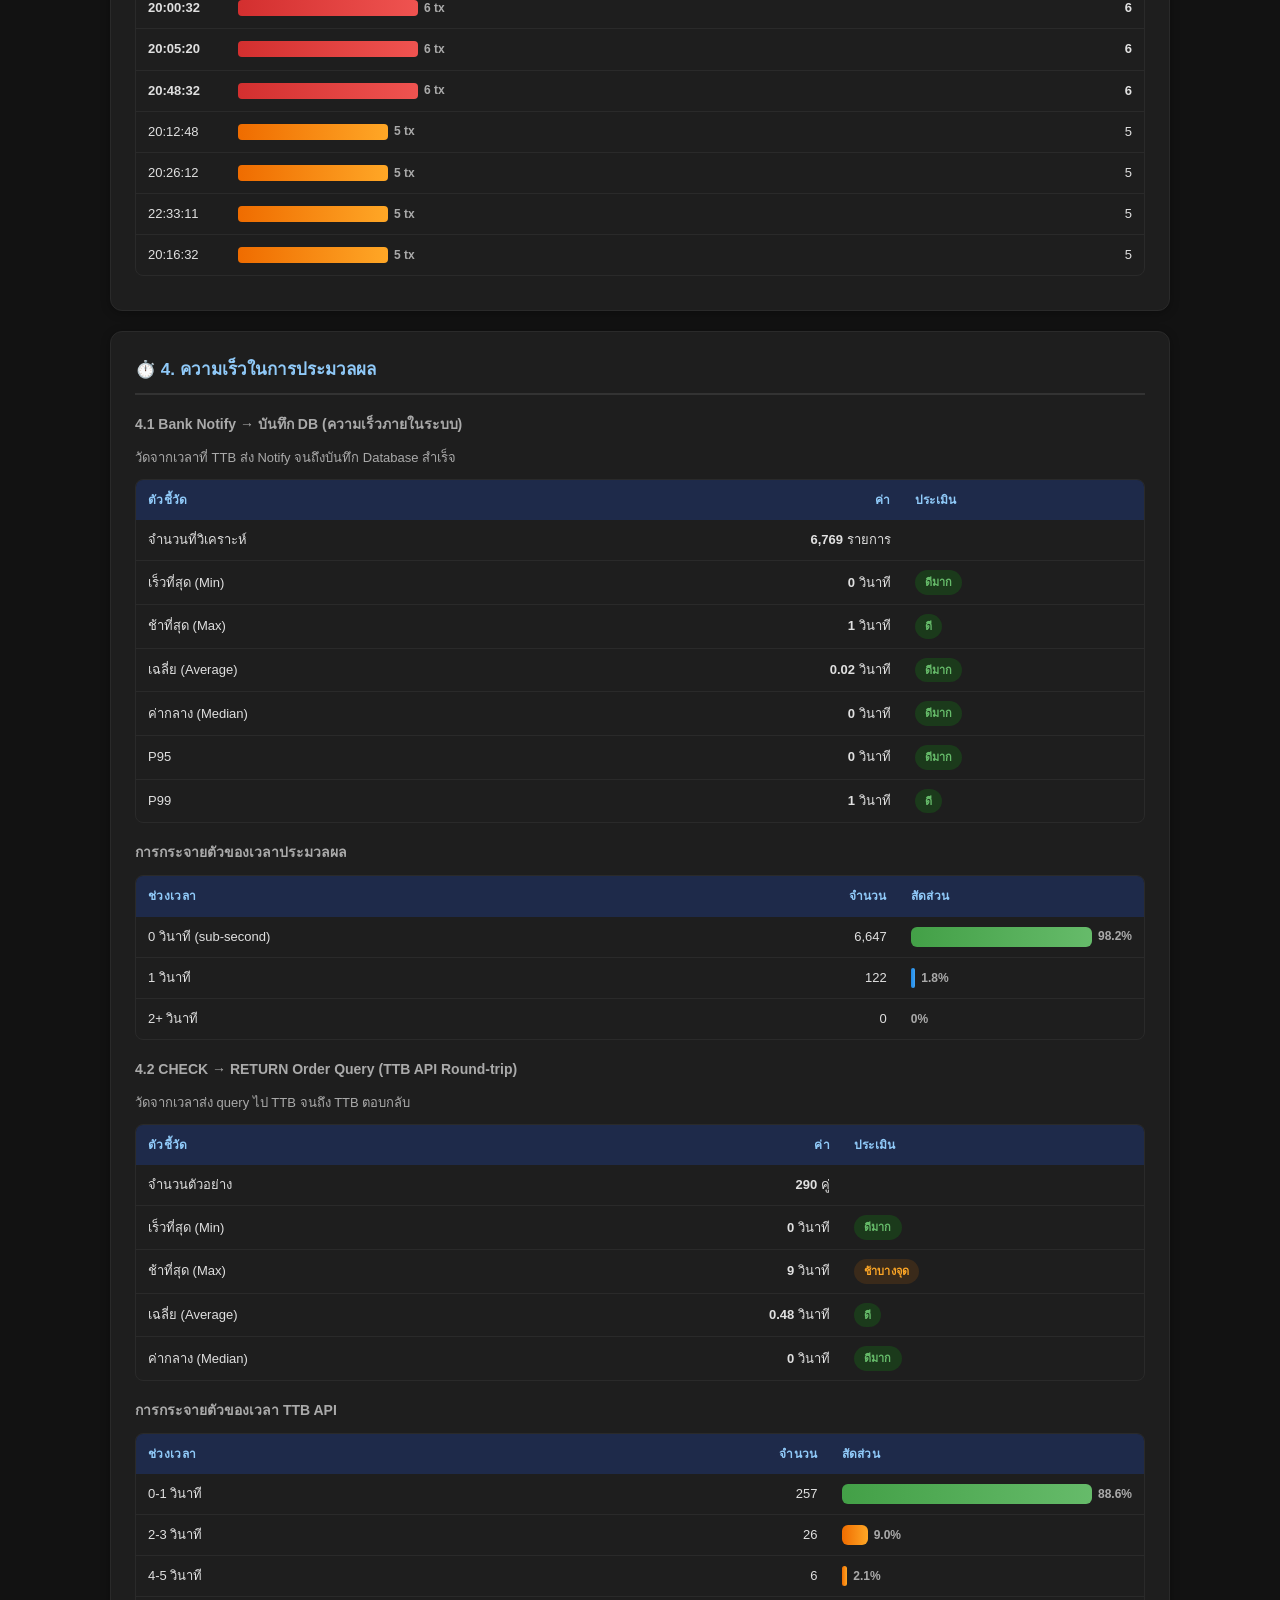
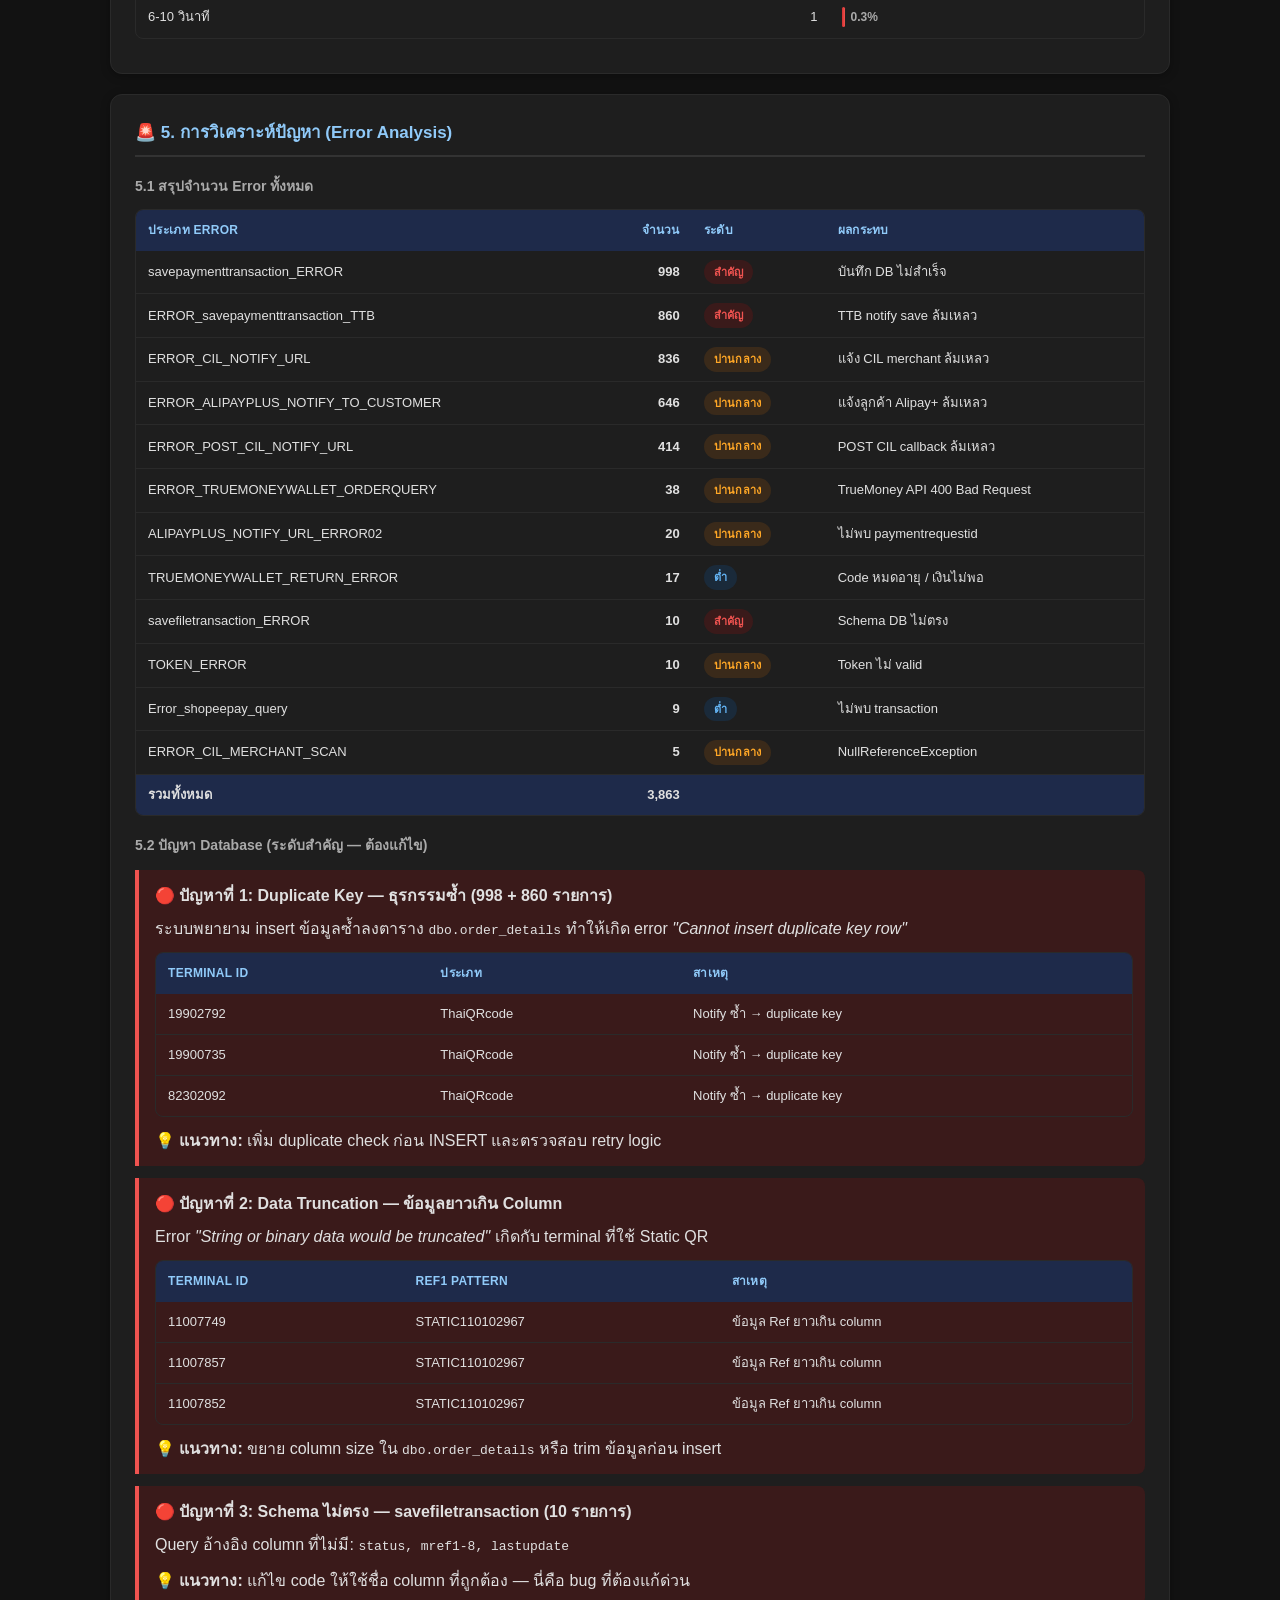
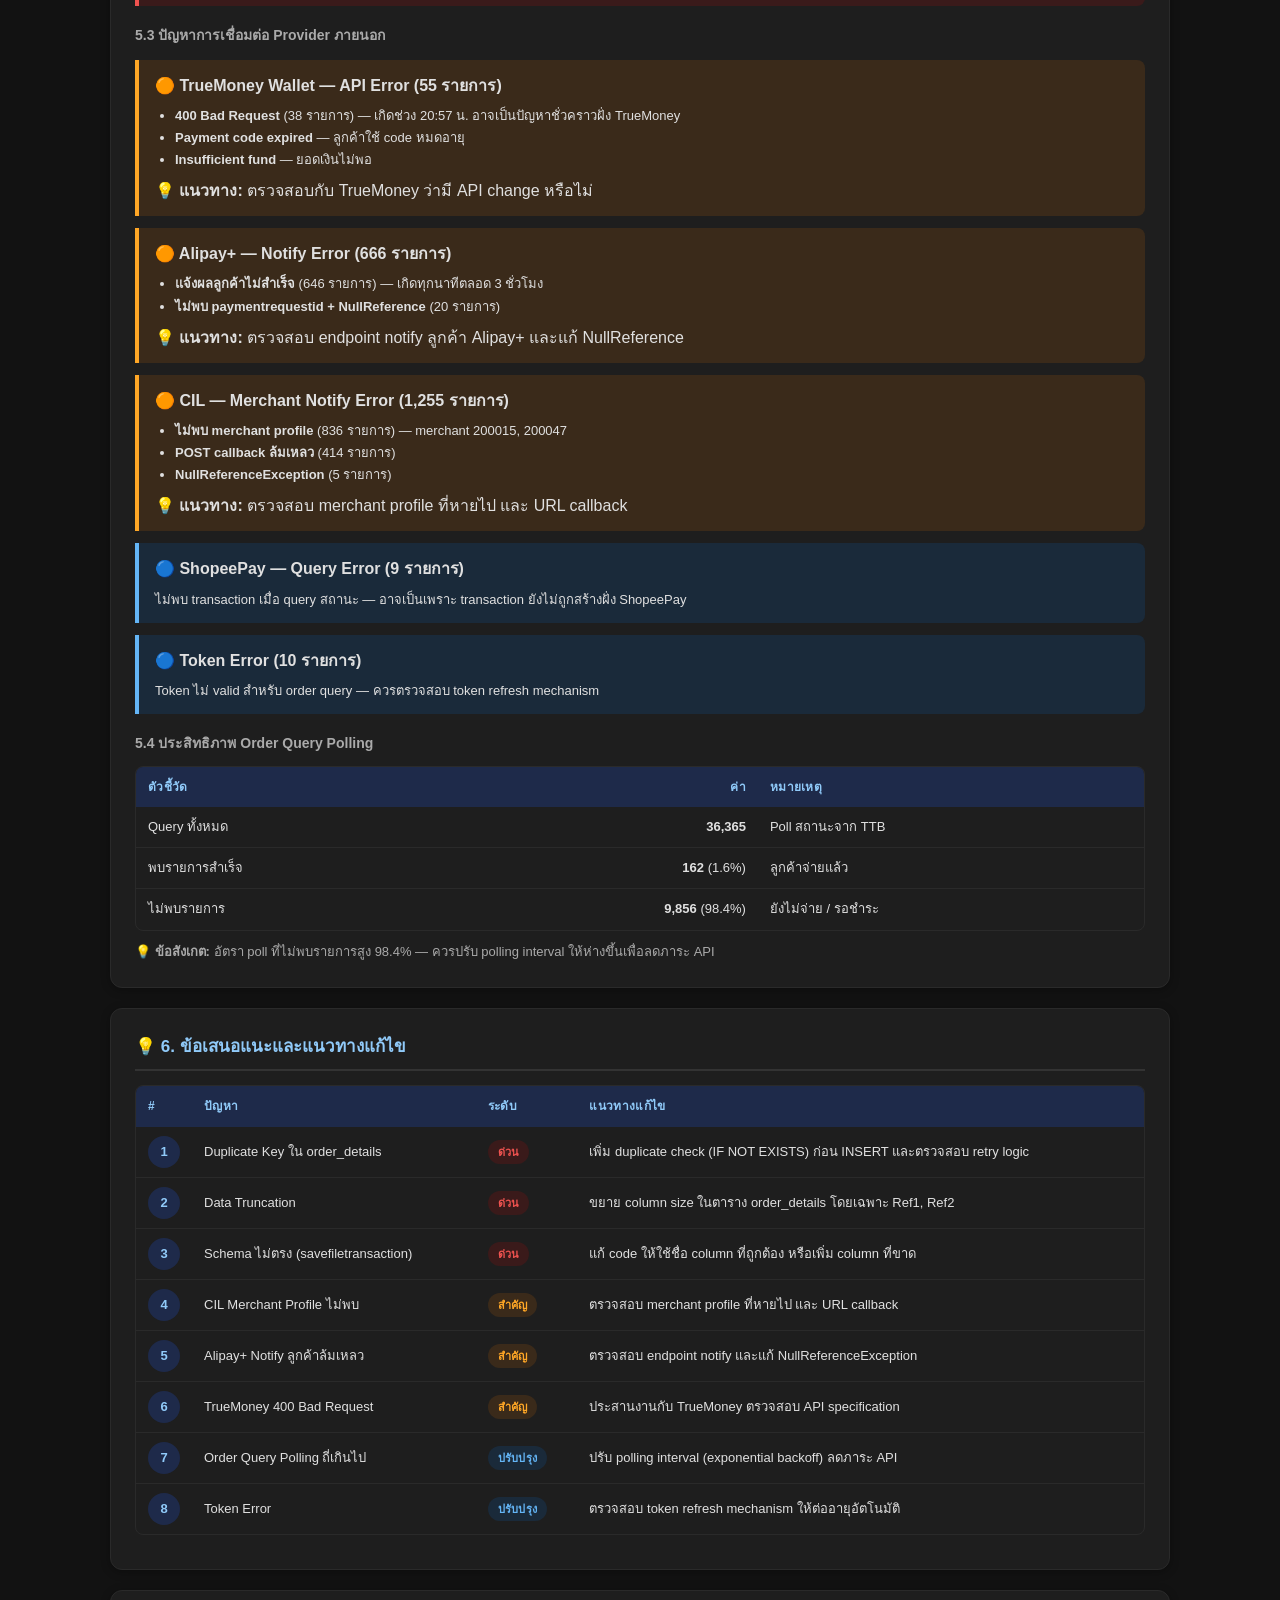
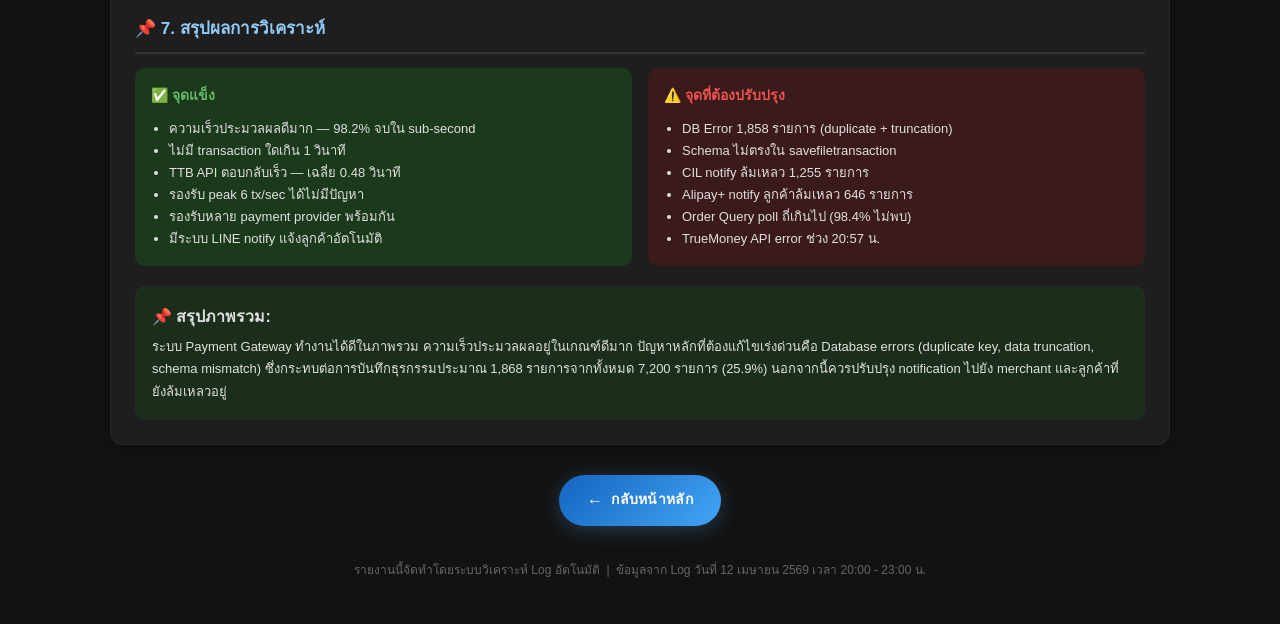
==== commit ac0dc237: "Add files via upload" ====
--- a/Payment_System_Report_20260412.html
+++ b/Payment_System_Report_20260412.html
@@ -13,7 +13,7 @@
 
 <div class="header">
   <button class="theme-toggle" onclick="toggleTheme()">
-    <span class="icon" id="themeIcon">🌙</span>
+    <span class="icon" id="themeIcon">☀️</span>
     <span id="themeLabel">Light</span>
   </button>
   <a href="index.html" class="back-btn back-home-btn" style="position:relative;top:auto;right:auto;margin-bottom:12px;padding:8px 20px;font-size:13px;"><span class="btn-icon">←</span> กลับหน้าหลัก</a>
@@ -436,23 +436,12 @@
     html.setAttribute('data-theme', 'light');
     icon.textContent = '🌙';
     label.textContent = 'Dark';
-    localStorage.setItem('theme', 'light');
   } else {
     html.setAttribute('data-theme', 'dark');
     icon.textContent = '☀️';
     label.textContent = 'Light';
-    localStorage.setItem('theme', 'dark');
   }
 }
-// Restore saved theme
-(function() {
-  const saved = localStorage.getItem('theme');
-  if (saved === 'dark') {
-    document.documentElement.setAttribute('data-theme', 'dark');
-    document.getElementById('themeIcon').textContent = '☀️';
-    document.getElementById('themeLabel').textContent = 'Light';
-  }
-})();
 </script>
 <script src="bg-anim.js"></script>
 </body>
